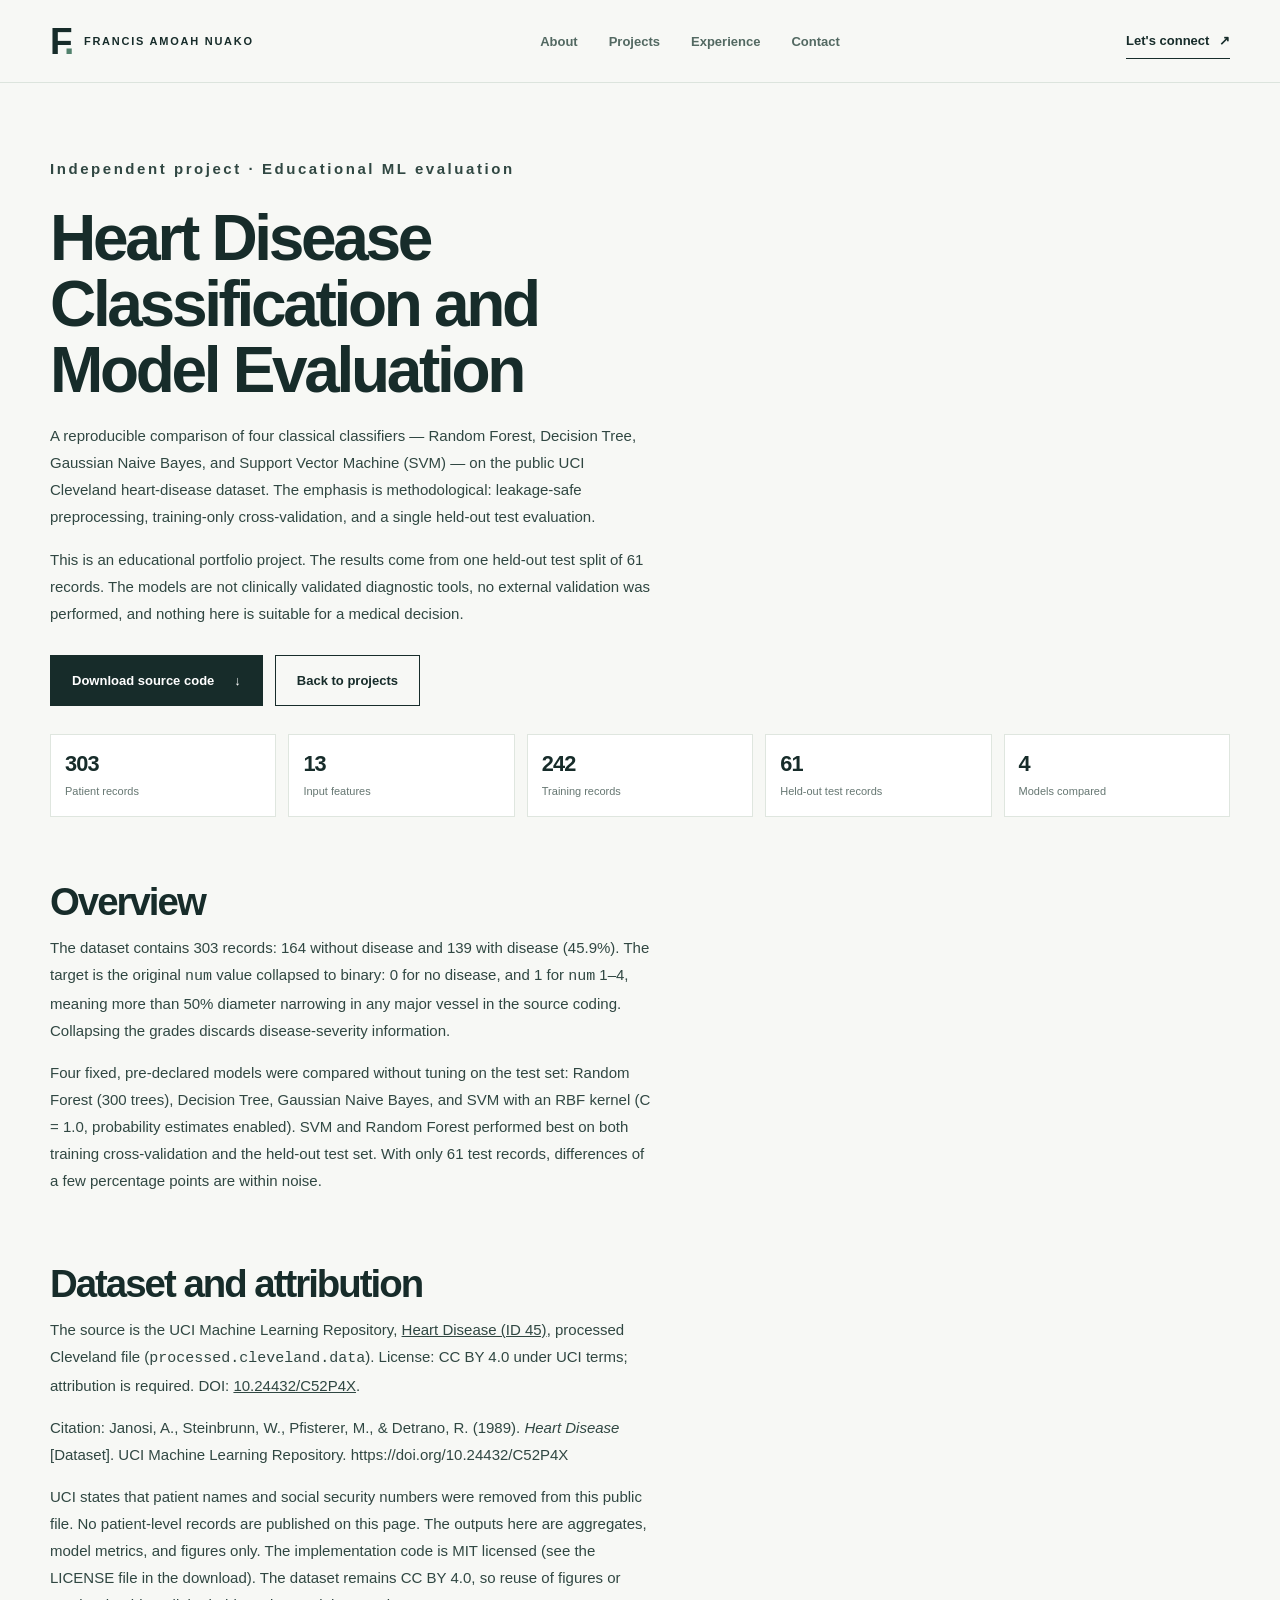
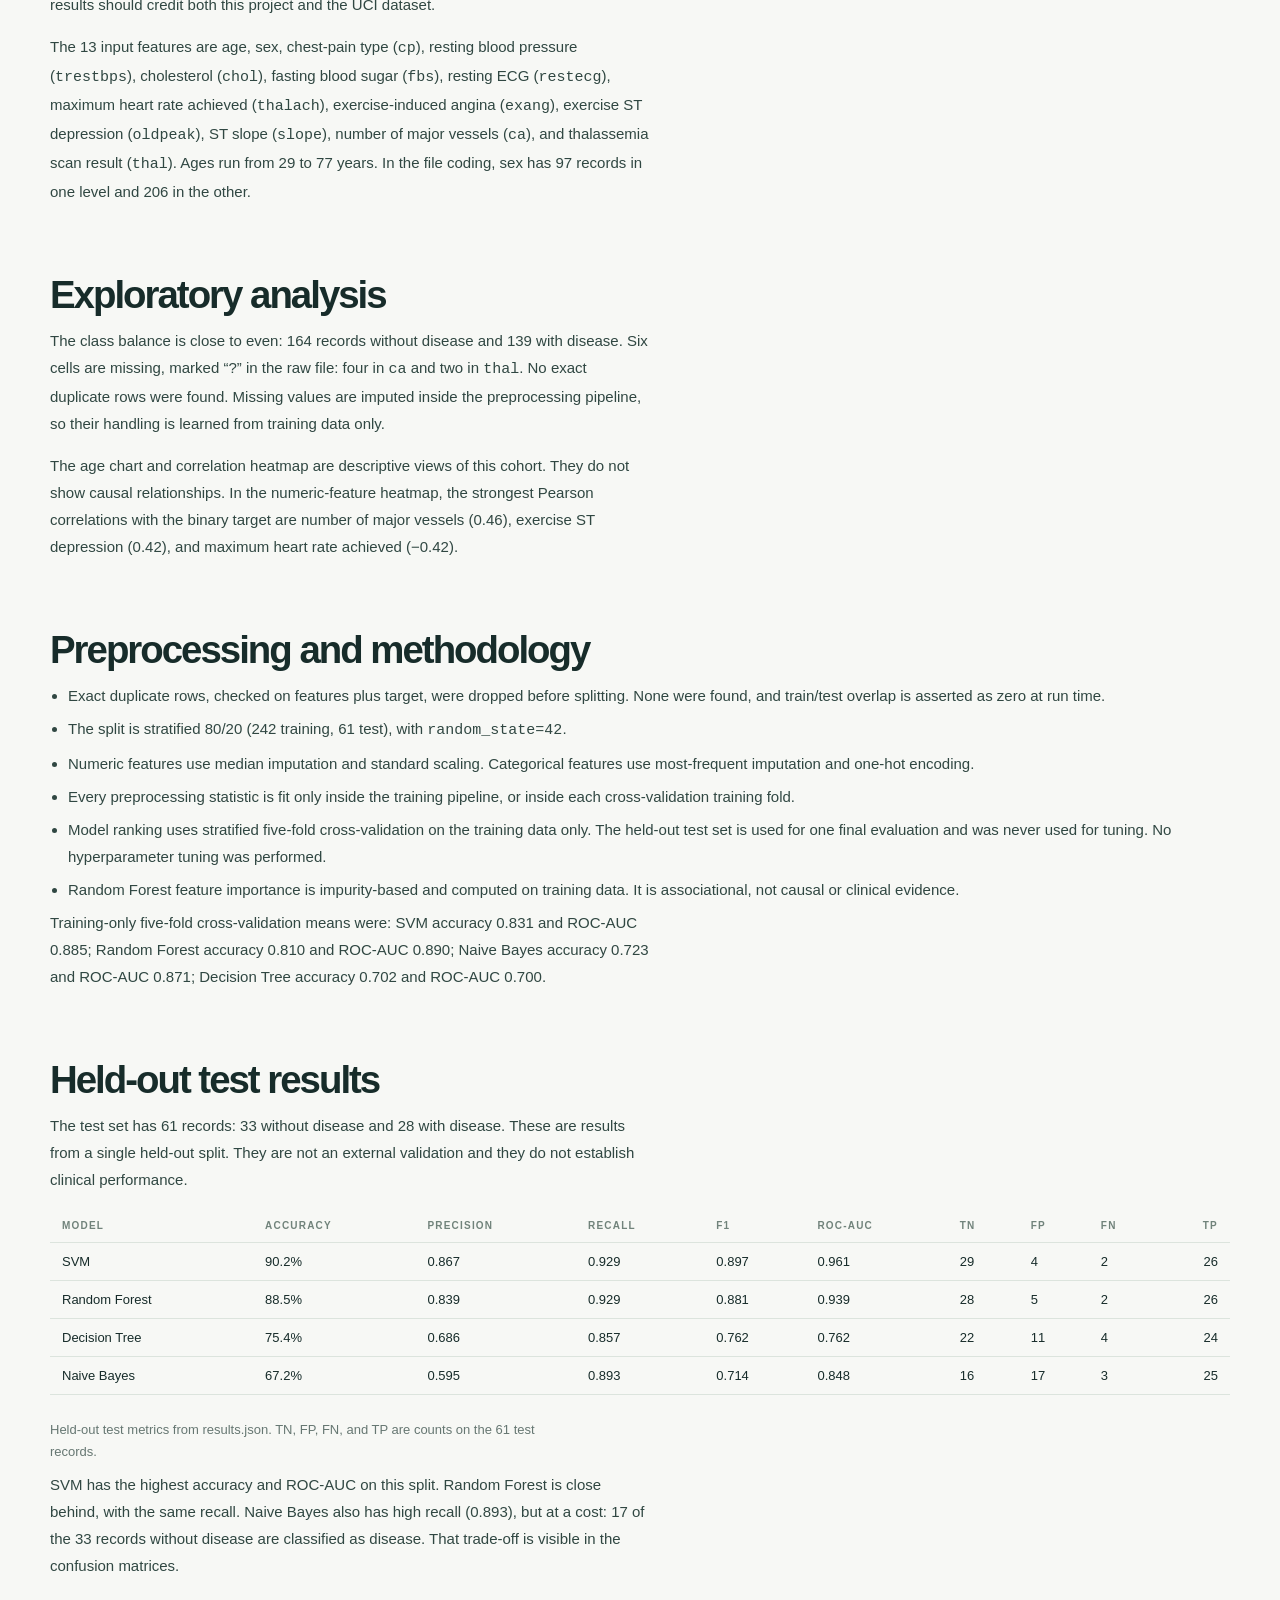
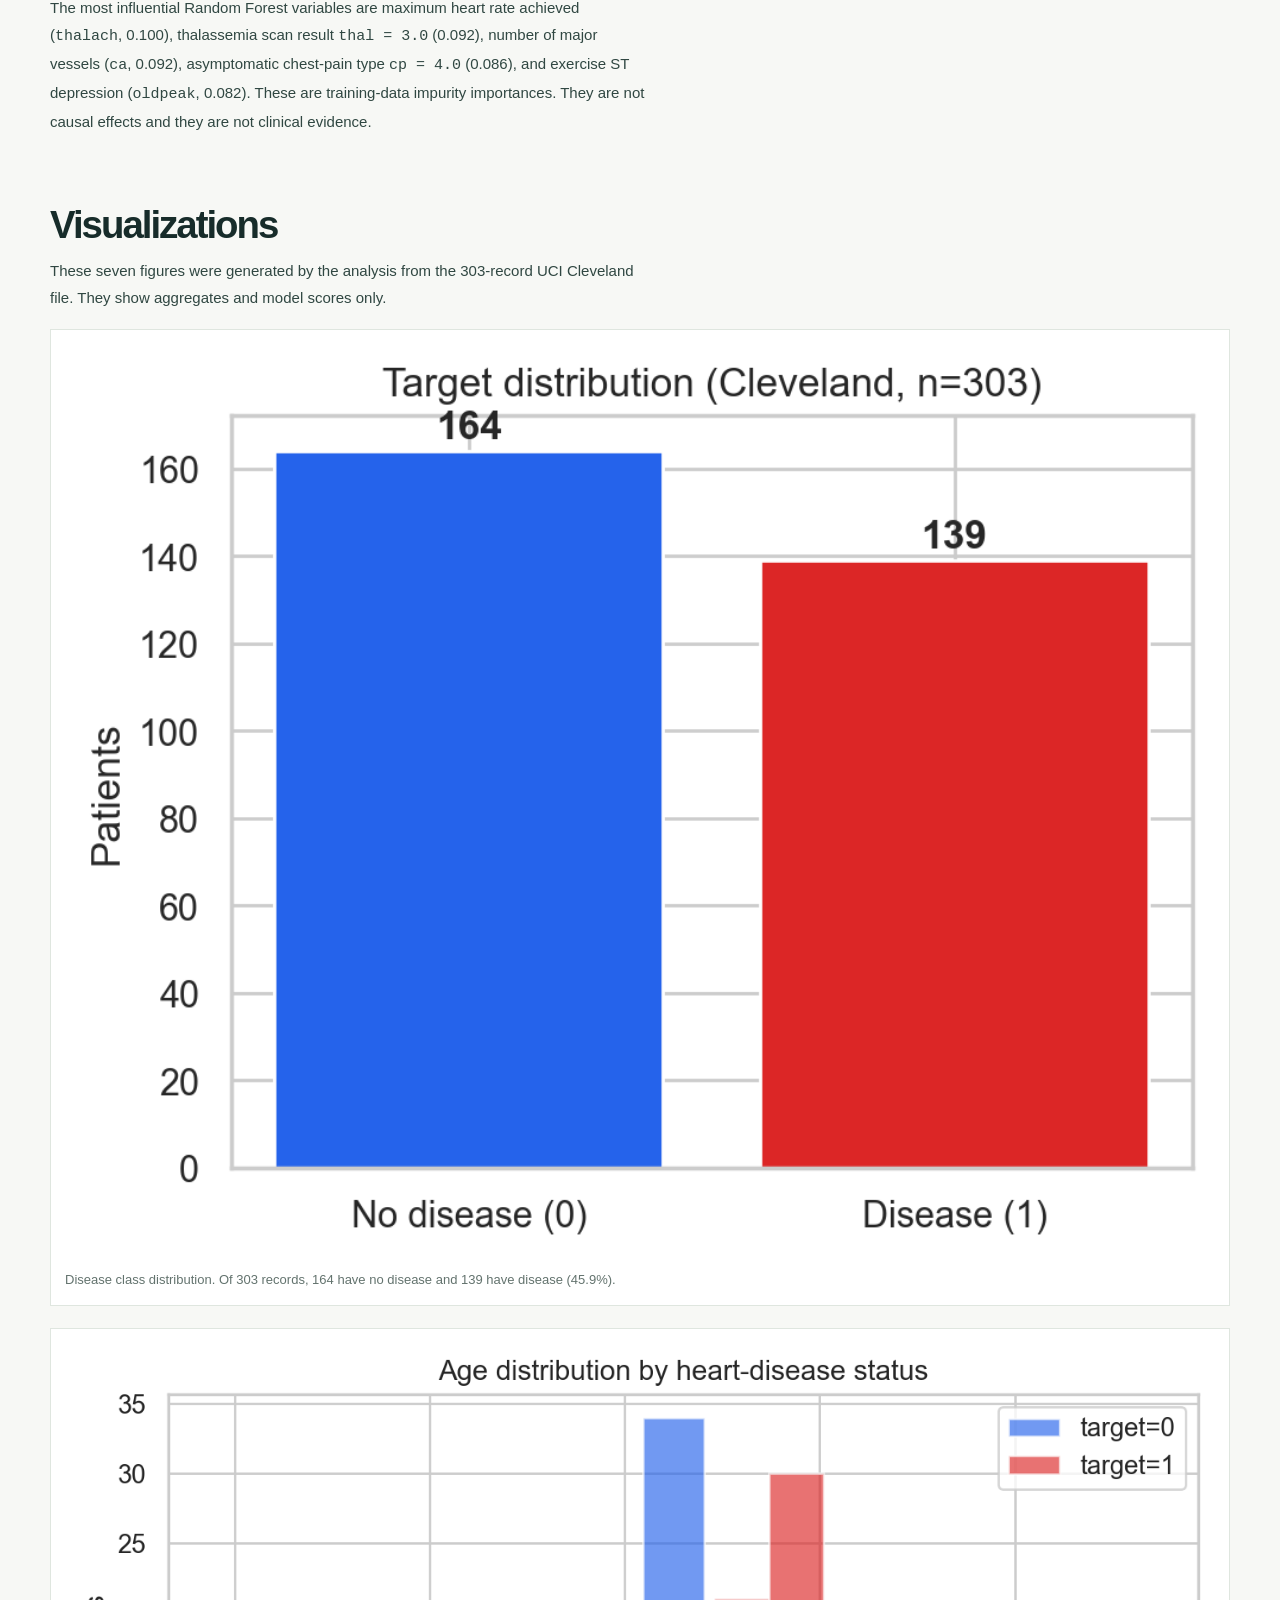
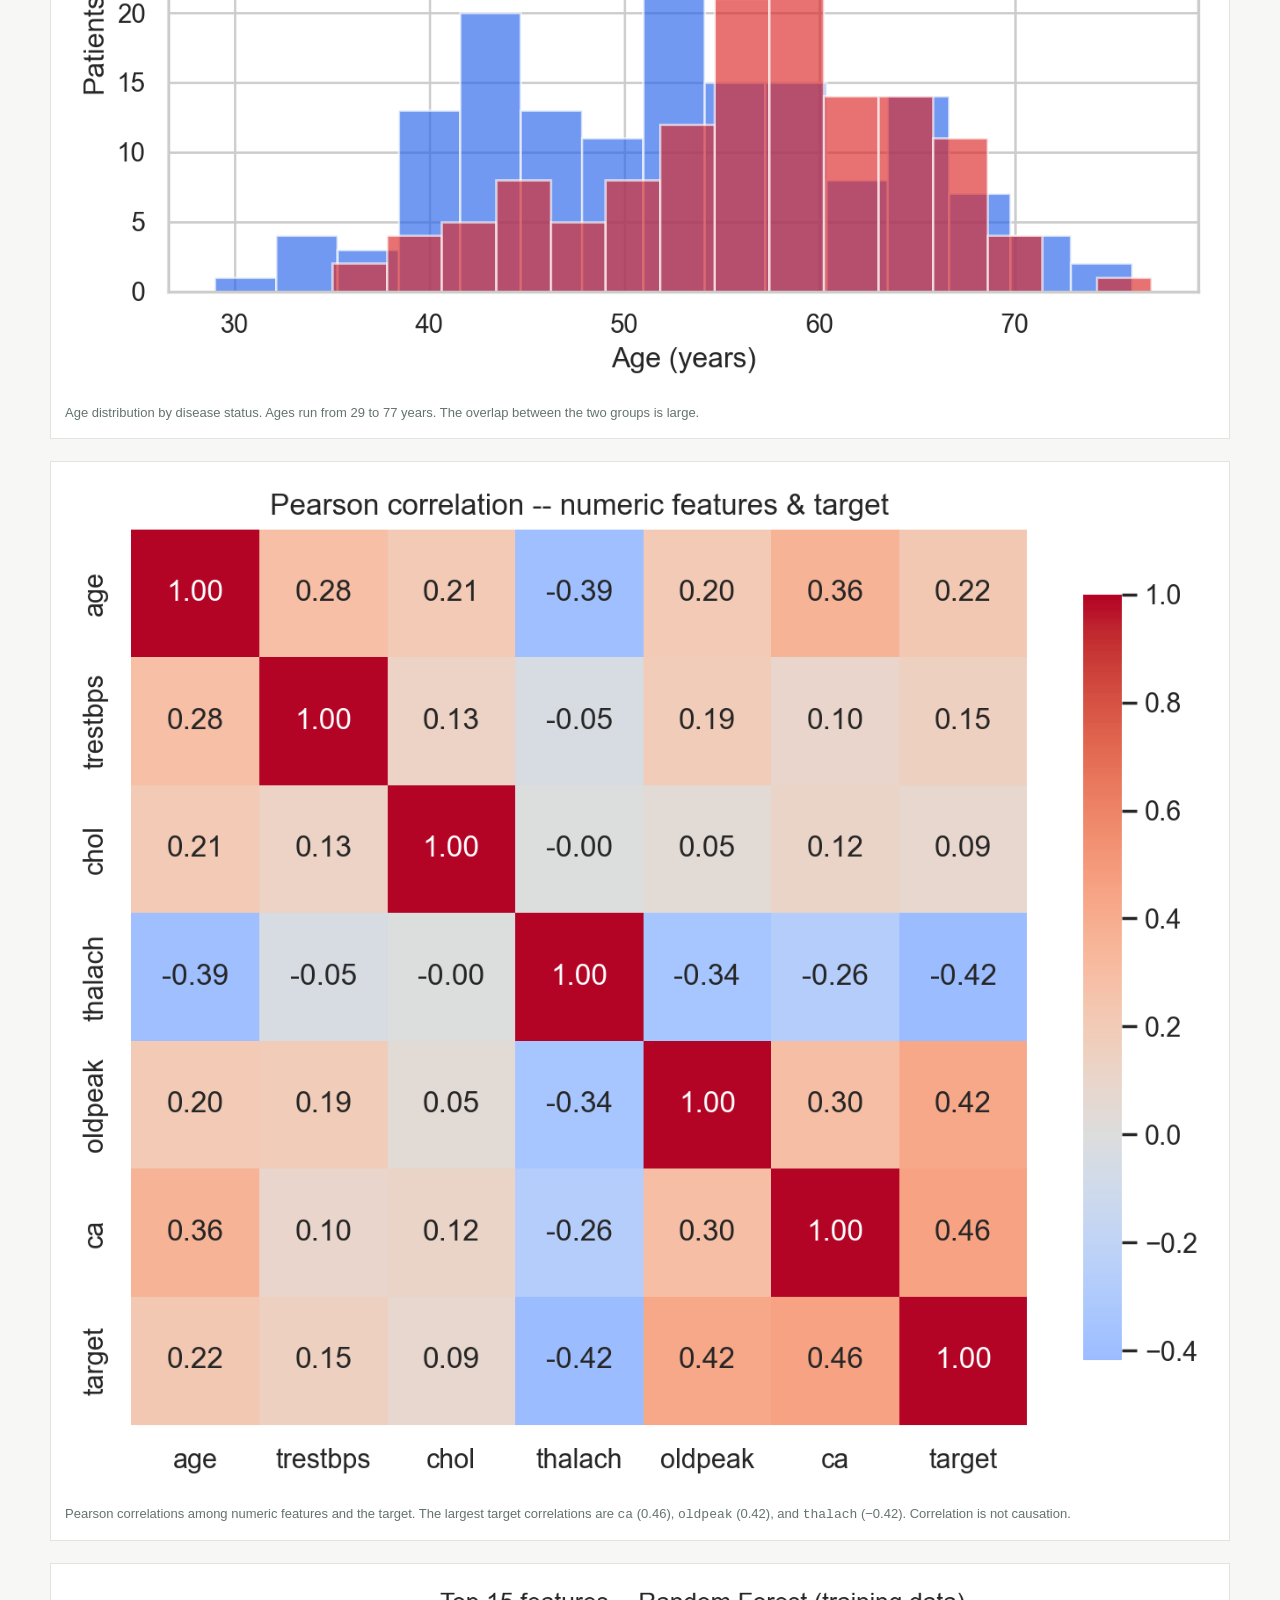
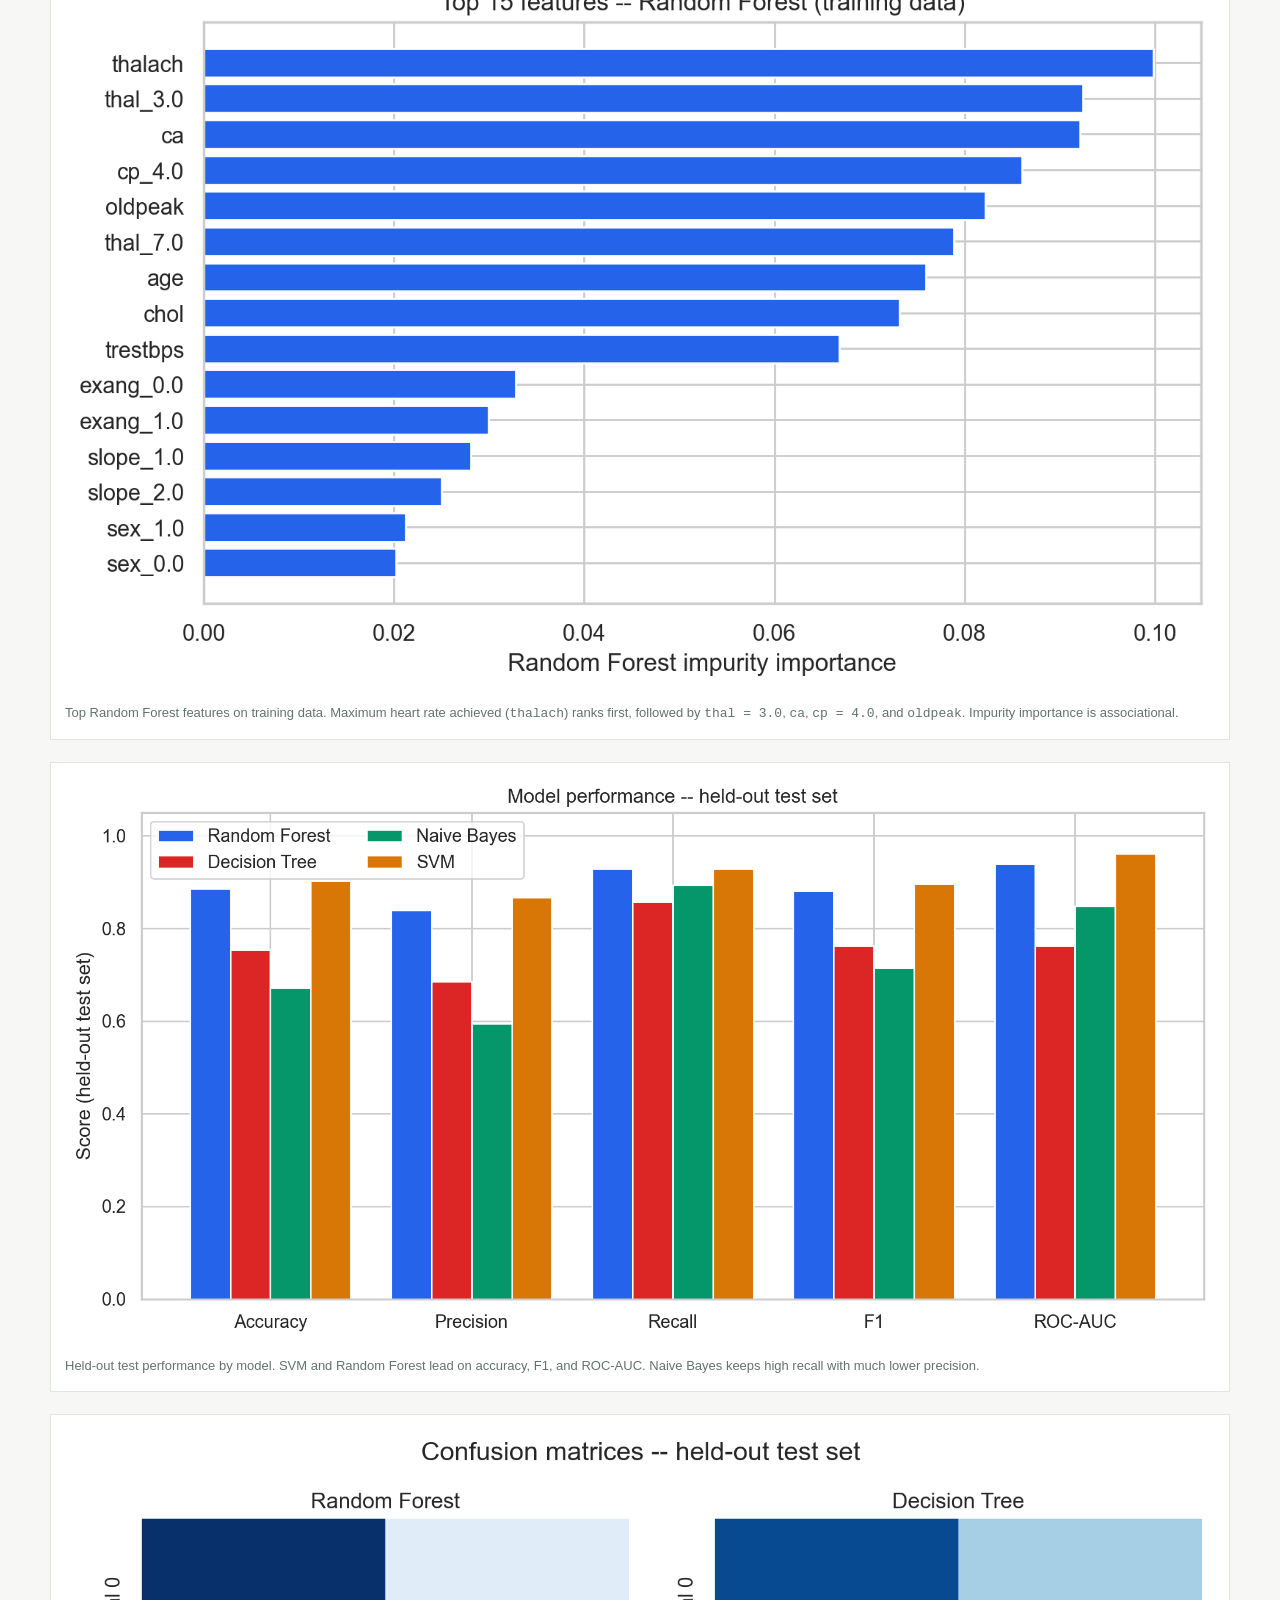
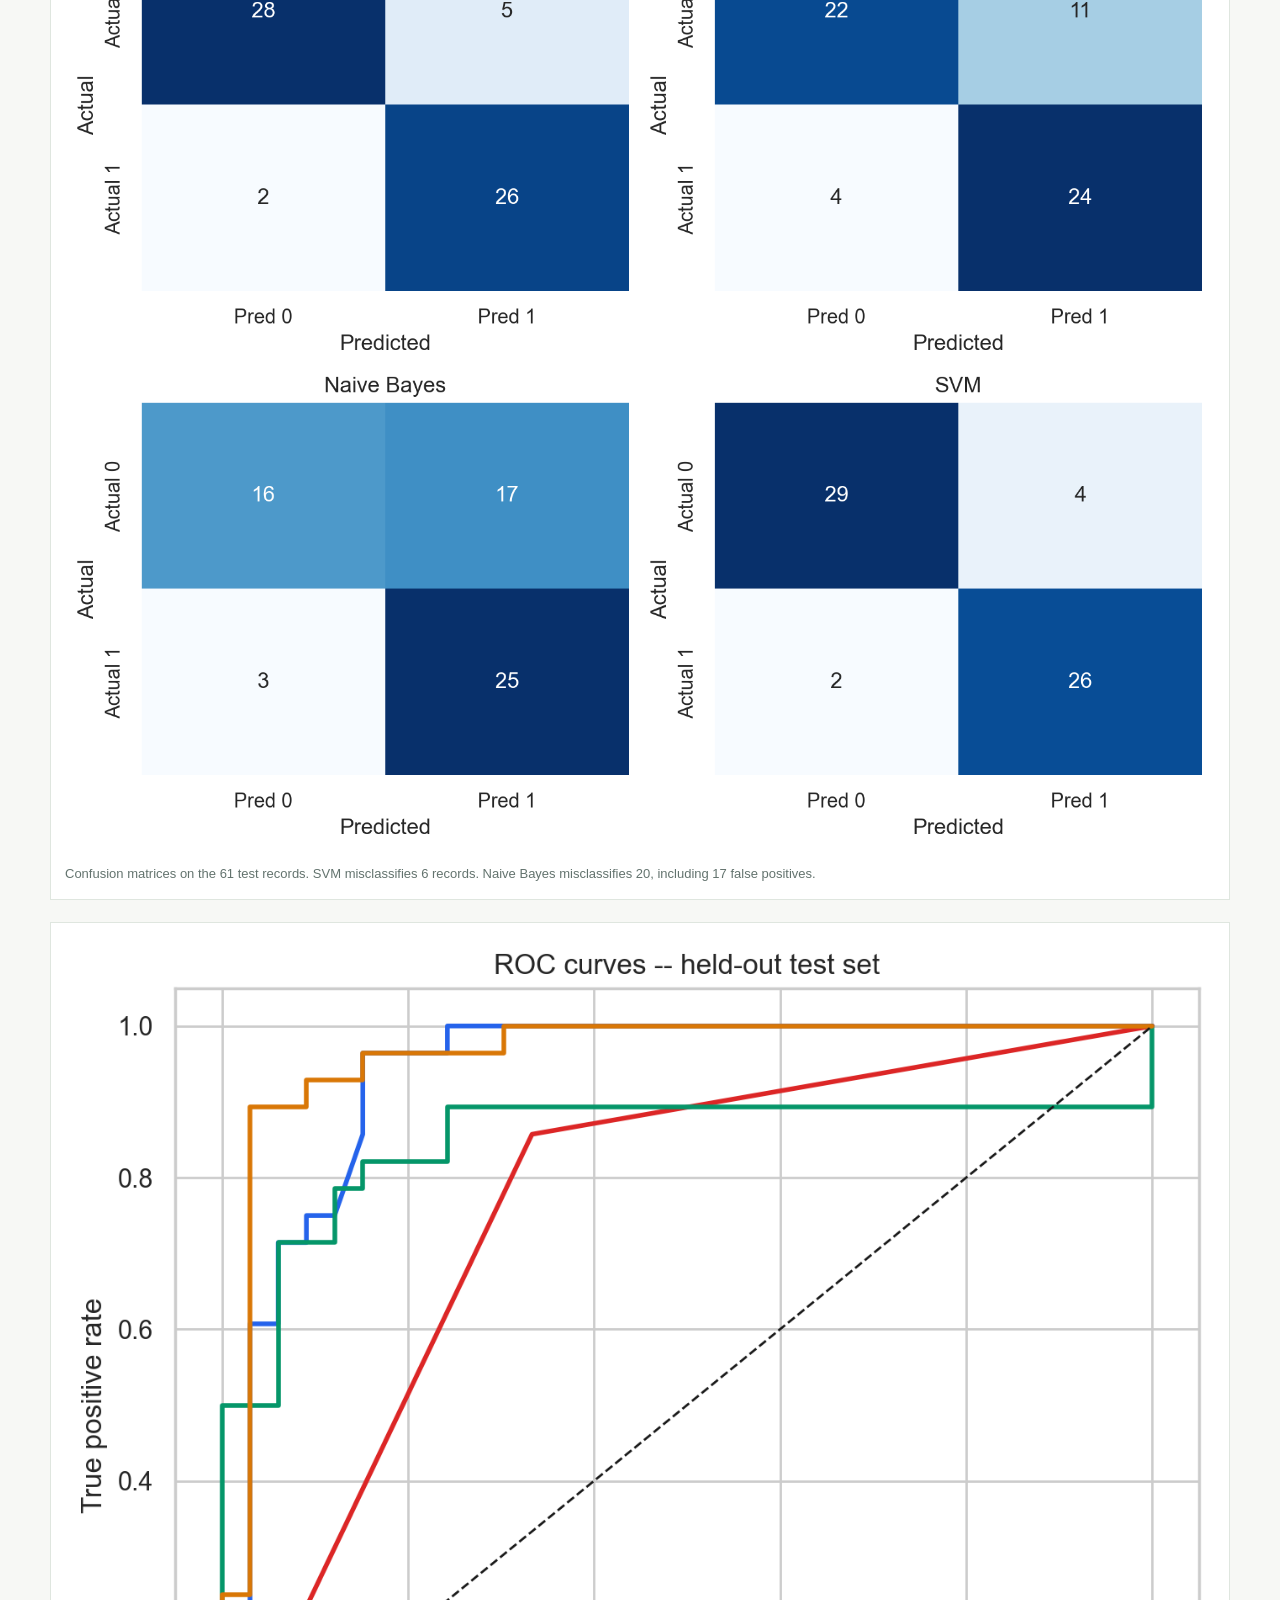
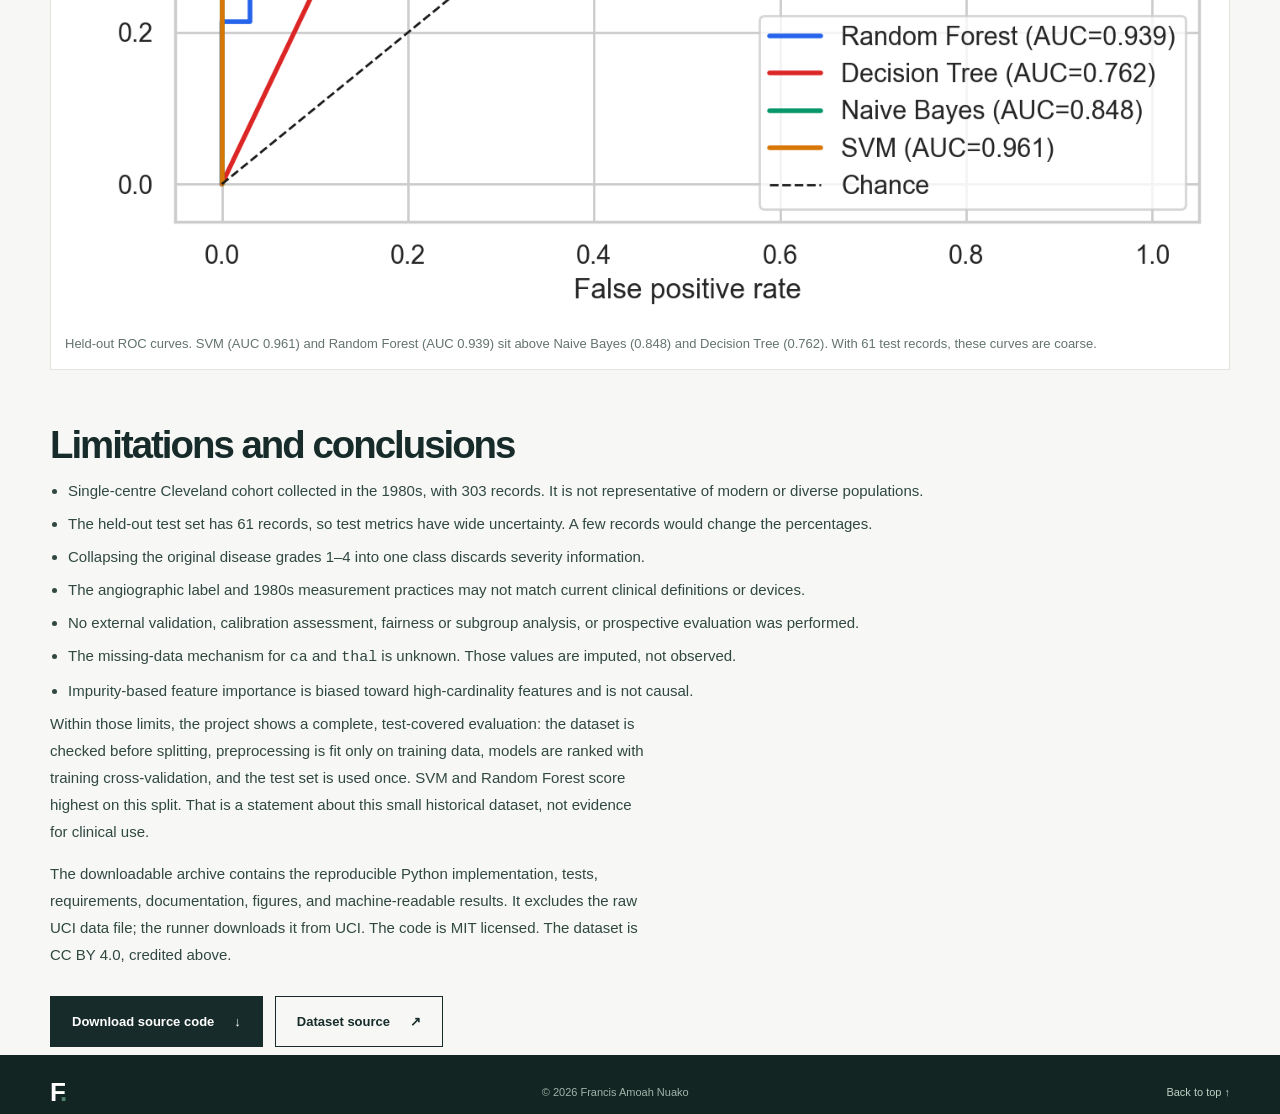
==== projects/heart-disease-classification/index.html @ 40d4c68c "project" ====
<!DOCTYPE html>
<html lang="en">
<head>
  <meta charset="UTF-8" />
  <meta name="viewport" content="width=device-width, initial-scale=1" />
  <meta name="theme-color" content="#f7f8f5" />
  <title>Heart Disease Classification and Model Evaluation | Francis Amoah Nuako</title>
  <meta name="description" content="Educational comparison of Random Forest, Decision Tree, Naive Bayes, and SVM on the UCI Cleveland heart-disease dataset (303 records, one held-out split). Not a clinically validated diagnostic tool." />
  <meta name="author" content="Francis Amoah Nuako" />
  <meta name="robots" content="index, follow" />
  <link rel="canonical" href="https://pcboss.me/projects/heart-disease-classification/" />
  <link rel="icon" type="image/svg+xml" href="/favicon.svg" />
  <link rel="stylesheet" href="/styles.css" />
  <meta property="og:type" content="article" />
  <meta property="og:site_name" content="Francis Amoah Nuako" />
  <meta property="og:title" content="Heart Disease Classification and Model Evaluation | Francis Amoah Nuako" />
  <meta property="og:description" content="Educational comparison of Random Forest, Decision Tree, Naive Bayes, and SVM on the UCI Cleveland heart-disease dataset (303 records, one held-out split). Not a clinically validated diagnostic tool." />
  <meta property="og:url" content="https://pcboss.me/projects/heart-disease-classification/" />
  <meta property="og:image" content="https://pcboss.me/projects/heart-disease-classification/figures/05_model_comparison.png" />
  <meta property="og:image:alt" content="Grouped bar chart comparing accuracy, precision, recall, F1, and ROC-AUC for Random Forest, Decision Tree, Naive Bayes, and SVM on the held-out test set." />
  <meta name="twitter:card" content="summary_large_image" />
  <meta name="twitter:title" content="Heart Disease Classification and Model Evaluation | Francis Amoah Nuako" />
  <meta name="twitter:description" content="Educational comparison of Random Forest, Decision Tree, Naive Bayes, and SVM on the UCI Cleveland heart-disease dataset (303 records, one held-out split). Not a clinically validated diagnostic tool." />
  <meta name="twitter:url" content="https://pcboss.me/projects/heart-disease-classification/" />
  <meta name="twitter:image" content="https://pcboss.me/projects/heart-disease-classification/figures/05_model_comparison.png" />
  <meta name="twitter:image:alt" content="Grouped bar chart comparing accuracy, precision, recall, F1, and ROC-AUC for Random Forest, Decision Tree, Naive Bayes, and SVM on the held-out test set." />
  <script type="application/ld+json">
  {
    "@context": "https://schema.org",
    "@type": "Article",
    "headline": "Heart Disease Classification and Model Evaluation",
    "description": "Educational comparison of four classical classifiers on the UCI Cleveland heart-disease dataset, with leakage-safe preprocessing and a single held-out test evaluation.",
    "url": "https://pcboss.me/projects/heart-disease-classification/",
    "author": {
      "@type": "Person",
      "name": "Francis Amoah Nuako",
      "url": "https://pcboss.me"
    },
    "isBasedOn": "https://archive.ics.uci.edu/dataset/45/heart+disease"
  }
  </script>
</head>
<body>
  <a class="skip-link" href="#main">Skip to content</a>
  <header class="site-header" id="top">
    <div class="shell nav-row">
      <a href="/" class="brand" aria-label="Francis Amoah Nuako — home"><span class="brand-mark">F<span>.</span></span><span class="brand-name">FRANCIS AMOAH NUAKO</span></a>
      <nav class="site-nav" aria-label="Main navigation" id="siteNav">
        <a href="/#about">About</a>
        <a href="/#work">Projects</a>
        <a href="/#experience">Experience</a>
        <a href="/#contact">Contact</a>
      </nav>
      <a class="nav-contact" href="mailto:francisnuako@gmail.com">Let's connect <span aria-hidden="true">↗</span></a>
      <button class="menu-toggle" id="menuToggle" type="button" aria-label="Open navigation" aria-controls="siteNav" aria-expanded="false"><span></span><span></span><span></span></button>
    </div>
  </header>

  <main id="main" class="case">
    <section class="section case-hero" aria-labelledby="project-title">
      <div class="shell">
        <p class="overline case-kicker">Independent project · Educational ML evaluation</p>
        <h1 id="project-title">Heart Disease Classification and Model Evaluation</h1>
        <p class="case-lead">A reproducible comparison of four classical classifiers — Random Forest, Decision Tree, Gaussian Naive Bayes, and Support Vector Machine (SVM) — on the public UCI Cleveland heart-disease dataset. The emphasis is methodological: leakage-safe preprocessing, training-only cross-validation, and a single held-out test evaluation.</p>
        <p class="case-note">This is an educational portfolio project. The results come from one held-out test split of 61 records. The models are not clinically validated diagnostic tools, no external validation was performed, and nothing here is suitable for a medical decision.</p>
        <div class="case-actions">
          <a class="btn btn-primary" href="/downloads/heart-disease-classification-source.zip">Download source code <span aria-hidden="true">↓</span></a>
          <a class="btn btn-outline" href="/#work">Back to projects</a>
        </div>
      </div>
    </section>

    <section class="shell" aria-label="Headline measurements">
      <div class="stat-grid">
        <div class="stat"><strong>303</strong><span>Patient records</span></div>
        <div class="stat"><strong>13</strong><span>Input features</span></div>
        <div class="stat"><strong>242</strong><span>Training records</span></div>
        <div class="stat"><strong>61</strong><span>Held-out test records</span></div>
        <div class="stat"><strong>4</strong><span>Models compared</span></div>
      </div>
    </section>

    <section class="section case-block" aria-labelledby="overview-heading">
      <div class="shell">
        <h2 id="overview-heading">Overview</h2>
        <p>The dataset contains 303 records: 164 without disease and 139 with disease (45.9%). The target is the original <code>num</code> value collapsed to binary: 0 for no disease, and 1 for <code>num</code> 1–4, meaning more than 50% diameter narrowing in any major vessel in the source coding. Collapsing the grades discards disease-severity information.</p>
        <p>Four fixed, pre-declared models were compared without tuning on the test set: Random Forest (300 trees), Decision Tree, Gaussian Naive Bayes, and SVM with an RBF kernel (C = 1.0, probability estimates enabled). SVM and Random Forest performed best on both training cross-validation and the held-out test set. With only 61 test records, differences of a few percentage points are within noise.</p>
      </div>
    </section>

    <section class="section case-block" aria-labelledby="source-heading">
      <div class="shell">
        <h2 id="source-heading">Dataset and attribution</h2>
        <p>The source is the UCI Machine Learning Repository, <a href="https://archive.ics.uci.edu/dataset/45/heart+disease" target="_blank" rel="noopener noreferrer">Heart Disease (ID 45)</a>, processed Cleveland file (<code>processed.cleveland.data</code>). License: CC BY 4.0 under UCI terms; attribution is required. DOI: <a href="https://doi.org/10.24432/C52P4X" target="_blank" rel="noopener noreferrer">10.24432/C52P4X</a>.</p>
        <p>Citation: Janosi, A., Steinbrunn, W., Pfisterer, M., &amp; Detrano, R. (1989). <em>Heart Disease</em> [Dataset]. UCI Machine Learning Repository. https://doi.org/10.24432/C52P4X</p>
        <p>UCI states that patient names and social security numbers were removed from this public file. No patient-level records are published on this page. The outputs here are aggregates, model metrics, and figures only. The implementation code is MIT licensed (see the LICENSE file in the download). The dataset remains CC BY 4.0, so reuse of figures or results should credit both this project and the UCI dataset.</p>
        <p>The 13 input features are age, sex, chest-pain type (<code>cp</code>), resting blood pressure (<code>trestbps</code>), cholesterol (<code>chol</code>), fasting blood sugar (<code>fbs</code>), resting ECG (<code>restecg</code>), maximum heart rate achieved (<code>thalach</code>), exercise-induced angina (<code>exang</code>), exercise ST depression (<code>oldpeak</code>), ST slope (<code>slope</code>), number of major vessels (<code>ca</code>), and thalassemia scan result (<code>thal</code>). Ages run from 29 to 77 years. In the file coding, sex has 97 records in one level and 206 in the other.</p>
      </div>
    </section>

    <section class="section case-block" aria-labelledby="eda-heading">
      <div class="shell">
        <h2 id="eda-heading">Exploratory analysis</h2>
        <p>The class balance is close to even: 164 records without disease and 139 with disease. Six cells are missing, marked “?” in the raw file: four in <code>ca</code> and two in <code>thal</code>. No exact duplicate rows were found. Missing values are imputed inside the preprocessing pipeline, so their handling is learned from training data only.</p>
        <p>The age chart and correlation heatmap are descriptive views of this cohort. They do not show causal relationships. In the numeric-feature heatmap, the strongest Pearson correlations with the binary target are number of major vessels (0.46), exercise ST depression (0.42), and maximum heart rate achieved (−0.42).</p>
      </div>
    </section>

    <section class="section case-block" aria-labelledby="method-heading">
      <div class="shell">
        <h2 id="method-heading">Preprocessing and methodology</h2>
        <ul>
          <li>Exact duplicate rows, checked on features plus target, were dropped before splitting. None were found, and train/test overlap is asserted as zero at run time.</li>
          <li>The split is stratified 80/20 (242 training, 61 test), with <code>random_state=42</code>.</li>
          <li>Numeric features use median imputation and standard scaling. Categorical features use most-frequent imputation and one-hot encoding.</li>
          <li>Every preprocessing statistic is fit only inside the training pipeline, or inside each cross-validation training fold.</li>
          <li>Model ranking uses stratified five-fold cross-validation on the training data only. The held-out test set is used for one final evaluation and was never used for tuning. No hyperparameter tuning was performed.</li>
          <li>Random Forest feature importance is impurity-based and computed on training data. It is associational, not causal or clinical evidence.</li>
        </ul>
        <p>Training-only five-fold cross-validation means were: SVM accuracy 0.831 and ROC-AUC 0.885; Random Forest accuracy 0.810 and ROC-AUC 0.890; Naive Bayes accuracy 0.723 and ROC-AUC 0.871; Decision Tree accuracy 0.702 and ROC-AUC 0.700.</p>
      </div>
    </section>

    <section class="section case-block" aria-labelledby="results-heading">
      <div class="shell">
        <h2 id="results-heading">Held-out test results</h2>
        <p>The test set has 61 records: 33 without disease and 28 with disease. These are results from a single held-out split. They are not an external validation and they do not establish clinical performance.</p>
        <div class="case-table-wrap">
          <table class="case-table">
            <caption class="case-note">Held-out test metrics from results.json. TN, FP, FN, and TP are counts on the 61 test records.</caption>
            <thead>
              <tr><th scope="col">Model</th><th scope="col">Accuracy</th><th scope="col">Precision</th><th scope="col">Recall</th><th scope="col">F1</th><th scope="col">ROC-AUC</th><th scope="col">TN</th><th scope="col">FP</th><th scope="col">FN</th><th scope="col">TP</th></tr>
            </thead>
            <tbody>
              <tr><td>SVM</td><td>90.2%</td><td>0.867</td><td>0.929</td><td>0.897</td><td>0.961</td><td>29</td><td>4</td><td>2</td><td>26</td></tr>
              <tr><td>Random Forest</td><td>88.5%</td><td>0.839</td><td>0.929</td><td>0.881</td><td>0.939</td><td>28</td><td>5</td><td>2</td><td>26</td></tr>
              <tr><td>Decision Tree</td><td>75.4%</td><td>0.686</td><td>0.857</td><td>0.762</td><td>0.762</td><td>22</td><td>11</td><td>4</td><td>24</td></tr>
              <tr><td>Naive Bayes</td><td>67.2%</td><td>0.595</td><td>0.893</td><td>0.714</td><td>0.848</td><td>16</td><td>17</td><td>3</td><td>25</td></tr>
            </tbody>
          </table>
        </div>
        <p>SVM has the highest accuracy and ROC-AUC on this split. Random Forest is close behind, with the same recall. Naive Bayes also has high recall (0.893), but at a cost: 17 of the 33 records without disease are classified as disease. That trade-off is visible in the confusion matrices.</p>
        <p>The most influential Random Forest variables are maximum heart rate achieved (<code>thalach</code>, 0.100), thalassemia scan result <code>thal = 3.0</code> (0.092), number of major vessels (<code>ca</code>, 0.092), asymptomatic chest-pain type <code>cp = 4.0</code> (0.086), and exercise ST depression (<code>oldpeak</code>, 0.082). These are training-data impurity importances. They are not causal effects and they are not clinical evidence.</p>
      </div>
    </section>

    <section class="section case-block" aria-labelledby="charts-heading">
      <div class="shell">
        <h2 id="charts-heading">Visualizations</h2>
        <p>These seven figures were generated by the analysis from the 303-record UCI Cleveland file. They show aggregates and model scores only.</p>
        <div class="figure-list">
          <figure>
            <img src="figures/01_target_distribution.png" width="968" height="768" alt="Bar chart of the binary target in the UCI Cleveland dataset. No disease has 164 patients. Disease has 139 patients, out of 303 records." />
            <figcaption>Disease class distribution. Of 303 records, 164 have no disease and 139 have disease (45.9%).</figcaption>
          </figure>
          <figure>
            <img src="figures/02_age_by_target.png" width="1369" height="770" alt="Overlapping histograms of age by heart-disease status. Ages run from 29 to 77. The disease group is more concentrated in the late fifties, while the no-disease group has more patients in the early fifties and forties." />
            <figcaption>Age distribution by disease status. Ages run from 29 to 77 years. The overlap between the two groups is large.</figcaption>
          </figure>
          <figure>
            <img src="figures/03_correlation_heatmap.png" width="1308" height="1155" alt="Pearson correlation heatmap for numeric features and the binary target. Number of major vessels and exercise ST depression are positively correlated with the target, while maximum heart rate achieved is negatively correlated." />
            <figcaption>Pearson correlations among numeric features and the target. The largest target correlations are <code>ca</code> (0.46), <code>oldpeak</code> (0.42), and <code>thalach</code> (−0.42). Correlation is not causation.</figcaption>
          </figure>
          <figure>
            <img src="figures/04_feature_importance.png" width="1567" height="969" alt="Horizontal bar chart of the top 15 Random Forest impurity importances from training data. Maximum heart rate achieved is highest, followed by thalassemia scan result, number of major vessels, asymptomatic chest-pain type, and exercise ST depression." />
            <figcaption>Top Random Forest features on training data. Maximum heart rate achieved (<code>thalach</code>) ranks first, followed by <code>thal = 3.0</code>, <code>ca</code>, <code>cp = 4.0</code>, and <code>oldpeak</code>. Impurity importance is associational.</figcaption>
          </figure>
          <figure>
            <img src="figures/05_model_comparison.png" width="1968" height="969" alt="Grouped bar chart of held-out test accuracy, precision, recall, F1, and ROC-AUC for Random Forest, Decision Tree, Naive Bayes, and SVM. SVM and Random Forest have the tallest bars in most groups." />
            <figcaption>Held-out test performance by model. SVM and Random Forest lead on accuracy, F1, and ROC-AUC. Naive Bayes keeps high recall with much lower precision.</figcaption>
          </figure>
          <figure>
            <img src="figures/06_confusion_matrices.png" width="1770" height="1573" alt="Four confusion-matrix heatmaps for the 61-record held-out test set. SVM has 29 true negatives, 4 false positives, 2 false negatives, and 26 true positives. Naive Bayes has 17 false positives, the most of the four models." />
            <figcaption>Confusion matrices on the 61 test records. SVM misclassifies 6 records. Naive Bayes misclassifies 20, including 17 false positives.</figcaption>
          </figure>
          <figure>
            <img src="figures/07_roc_curves.png" width="1368" height="1170" alt="Held-out ROC curves for the four models and a dashed chance line. SVM has AUC 0.961, Random Forest 0.939, Naive Bayes 0.848, and Decision Tree 0.762." />
            <figcaption>Held-out ROC curves. SVM (AUC 0.961) and Random Forest (AUC 0.939) sit above Naive Bayes (0.848) and Decision Tree (0.762). With 61 test records, these curves are coarse.</figcaption>
          </figure>
        </div>
      </div>
    </section>

    <section class="section case-block" aria-labelledby="limits-heading">
      <div class="shell">
        <h2 id="limits-heading">Limitations and conclusions</h2>
        <ul>
          <li>Single-centre Cleveland cohort collected in the 1980s, with 303 records. It is not representative of modern or diverse populations.</li>
          <li>The held-out test set has 61 records, so test metrics have wide uncertainty. A few records would change the percentages.</li>
          <li>Collapsing the original disease grades 1–4 into one class discards severity information.</li>
          <li>The angiographic label and 1980s measurement practices may not match current clinical definitions or devices.</li>
          <li>No external validation, calibration assessment, fairness or subgroup analysis, or prospective evaluation was performed.</li>
          <li>The missing-data mechanism for <code>ca</code> and <code>thal</code> is unknown. Those values are imputed, not observed.</li>
          <li>Impurity-based feature importance is biased toward high-cardinality features and is not causal.</li>
        </ul>
        <p>Within those limits, the project shows a complete, test-covered evaluation: the dataset is checked before splitting, preprocessing is fit only on training data, models are ranked with training cross-validation, and the test set is used once. SVM and Random Forest score highest on this split. That is a statement about this small historical dataset, not evidence for clinical use.</p>
        <p>The downloadable archive contains the reproducible Python implementation, tests, requirements, documentation, figures, and machine-readable results. It excludes the raw UCI data file; the runner downloads it from UCI. The code is MIT licensed. The dataset is CC BY 4.0, credited above.</p>
        <div class="case-actions">
          <a class="btn btn-primary" href="/downloads/heart-disease-classification-source.zip">Download source code <span aria-hidden="true">↓</span></a>
          <a class="btn btn-outline" href="https://archive.ics.uci.edu/dataset/45/heart+disease" target="_blank" rel="noopener noreferrer">Dataset source <span aria-hidden="true">↗</span></a>
        </div>
      </div>
    </section>
  </main>

  <footer class="site-footer">
    <div class="shell footer-row">
      <a class="footer-brand" href="/">F<span>.</span></a>
      <span>© <span id="year">2026</span> Francis Amoah Nuako</span>
      <a href="#top">Back to top ↑</a>
    </div>
  </footer>
  <script src="/script.js" defer></script>
</body>
</html>
---- styles.css ----
:root{--ink:#172c2a;--ink-2:#304742;--sub:#667772;--paper:#f7f8f5;--white:#fff;--mute:#edf1ec;--line:#dce4dd;--green:#246450;--mint:#c9e5d6;--warm:#eef0e9;--max:1180px}
*{box-sizing:border-box}html{scroll-behavior:smooth}body{margin:0;background:var(--paper);color:var(--ink);font-family:Inter,ui-sans-serif,-apple-system,BlinkMacSystemFont,"Segoe UI",sans-serif;-webkit-font-smoothing:antialiased}a{color:inherit}a:focus-visible,button:focus-visible{outline:3px solid #85bfa2;outline-offset:4px}::selection{background:var(--mint);color:var(--ink)}.shell{width:min(calc(100% - 80px),var(--max));margin-inline:auto}.section{padding:110px 0;scroll-margin-top:90px}.skip-link{position:absolute;top:-100px;left:16px;background:#fff;padding:12px;z-index:100}.skip-link:focus{top:15px}h1,h2,h3,p{margin-top:0}h1,h2{letter-spacing:-.052em}h1{font-size:clamp(3.4rem,6.2vw,6.4rem);line-height:1.03;font-weight:600;margin:24px 0 28px}h2{font-size:clamp(2.7rem,4.4vw,4.35rem);font-weight:600;line-height:1.07;margin:12px 0 28px}h1 em,h2 em{font-weight:400;font-family:Georgia,"Times New Roman",serif;letter-spacing:-.07em;color:var(--green)}.site-header{position:sticky;top:0;z-index:50;background:rgba(247,248,245,.96);border-bottom:1px solid var(--line);backdrop-filter:blur(16px)}.nav-row{height:82px;display:flex;align-items:center;justify-content:space-between;gap:26px}.brand{text-decoration:none;display:flex;align-items:center;gap:14px;white-space:nowrap}.brand-mark,.footer-brand{font-size:37px;line-height:1;font-weight:800;letter-spacing:-.12em}.brand-mark span,.footer-brand span{color:#52826d}.brand-name{font-size:11px;letter-spacing:.16em;font-weight:800}.site-nav{display:flex;align-items:center;gap:31px}.site-nav a,.nav-contact{font-size:13px;font-weight:650;text-decoration:none}.site-nav a{color:#536962}.site-nav a:hover,.nav-contact:hover{color:var(--green)}.nav-contact{border-bottom:1px solid var(--ink);padding:10px 0;white-space:nowrap}.nav-contact span{padding-left:6px}.menu-toggle{display:none;border:0;background:none;padding:12px;cursor:pointer}.menu-toggle span{display:block;height:2px;width:22px;background:var(--ink);margin:4px}.hero{padding:94px 0 100px}.hero-grid{display:grid;grid-template-columns:1.17fr .83fr;gap:52px;align-items:center;min-height:558px}.eyebrow,.overline{font-size:11px;font-weight:800;letter-spacing:.17em;color:var(--green)}.eyebrow{display:inline-flex;align-items:center;gap:10px}.signal-dot,.small-circle{display:inline-block;background:#4e9d77;border-radius:50%}.signal-dot{width:7px;height:7px;box-shadow:0 0 0 5px #dcefe4}.hero-subtitle{font-size:17px;line-height:1.85;color:#4c645d;max-width:595px;margin-bottom:36px}.hero-subtitle strong{color:var(--ink);font-weight:700}.hero-actions{display:flex;gap:12px;flex-wrap:wrap}.btn{display:inline-flex;align-items:center;justify-content:center;gap:20px;padding:17px 21px;border:1px solid var(--ink);text-decoration:none;font-size:13px;font-weight:750;transition:transform .2s,background .2s}.btn:hover{transform:translateY(-2px)}.btn-primary{background:var(--ink);color:#fff}.btn-primary:hover{background:var(--green)}.btn-outline{background:transparent}.btn-outline:hover{background:#e6eee7}.hero-mini{display:flex;gap:28px;flex-wrap:wrap;font-size:11px;letter-spacing:.03em;color:#798a84;margin-top:41px}.small-circle{height:6px;width:6px;margin-right:7px}.hero-visual{background:#e8eee7;position:relative;min-height:525px;border:1px solid #d6e0d7;overflow:hidden;padding:28px;display:flex;flex-direction:column;justify-content:space-between;isolation:isolate}.hero-visual:before{content:"";position:absolute;inset:0;background:linear-gradient(150deg,transparent 15%,#c9e1d7 110%);z-index:-2}.hero-visual:after{content:"";position:absolute;inset:0;background-image:linear-gradient(#48786613 1px,transparent 1px),linear-gradient(90deg,#48786613 1px,transparent 1px);background-size:28px 28px;z-index:-1}.visual-topline,.visual-bottom{display:flex;justify-content:space-between;color:#608373;font-size:10px;letter-spacing:.12em;font-weight:750}.visual-code{color:#356e58}.visual-bottom{align-items:center}.visual-bottom span:last-child{font-size:25px}.visual-orbit{position:absolute;border-radius:50%;border:1px solid #71a88e55;left:50%;top:47%;transform:translate(-50%,-50%);z-index:-1}.orbit-one{width:420px;height:420px}.orbit-two{width:590px;height:590px}.pipeline{display:flex;flex-direction:column;align-items:center;justify-content:center;margin:12px auto;width:100%;max-width:300px}.pipe-card{border:1px solid #bbcdc0;background:#ffffffd8;box-shadow:0 10px 38px #3b604617;width:100%;padding:16px 20px;display:flex;flex-direction:column;gap:5px}.pipe-index{font-size:9px;font-weight:800;letter-spacing:.13em;color:#759288}.pipe-card strong{font-size:24px;letter-spacing:-.04em;font-weight:750}.pipe-card>span:last-child{font-size:11px;color:#65766e}.pipe-card.emphasis{background:var(--ink);color:white;border-color:var(--ink);transform:translateX(18px)}.pipe-card.emphasis .pipe-index,.pipe-card.emphasis>span:last-child{color:#b0cfc0}.pipe-connector{height:23px;width:1px;background:#97b2a2;position:relative}.pipe-connector span{position:absolute;height:5px;width:5px;border-right:1px solid #97b2a2;border-bottom:1px solid #97b2a2;transform:rotate(45deg);bottom:2px;left:-2px}.quick-facts{background:var(--ink);color:#e9f1e9;padding:29px 0}.facts-row{display:flex;align-items:center;justify-content:space-between;gap:15px;white-space:nowrap;font-size:11px;letter-spacing:.13em;font-weight:750}.facts-sep{color:#80a693;font-size:16px}.split-section{display:grid;grid-template-columns:.85fr 1.15fr;gap:80px}.about-body{padding-top:25px}.about-body>p,.beyond-grid>div:last-child>p{font-size:17px;line-height:1.9;color:var(--ink-2);margin-bottom:22px}.education-list{margin-top:37px;border-top:1px solid var(--line)}.edu-row{display:flex;gap:34px;padding:21px 0;border-bottom:1px solid var(--line);align-items:start}.edu-year{min-width:72px;font-size:13px;font-weight:700;color:var(--green)}.edu-year small{display:block;font-size:10px;font-weight:500;margin-top:5px}.edu-row div{display:flex;flex-direction:column;gap:7px}.edu-row div strong{font-size:14px}.edu-row div span{font-size:12px;color:var(--sub)}.section-muted{background:#edf1eb}.section-heading-row{display:flex;justify-content:space-between;align-items:end;gap:60px;margin-bottom:42px}.section-heading-row h2{margin-bottom:0}.section-side-note{color:var(--sub);max-width:310px;font-size:14px;line-height:1.8}.section-side-note a{color:var(--green);font-weight:700;text-underline-offset:3px}.project-grid{display:grid;grid-template-columns:repeat(2,minmax(0,1fr));gap:22px;align-items:stretch}.project-card{background:#fff;border:1px solid #dfe6df;padding:26px 26px 22px;display:flex;flex-direction:column;min-width:0;transition:transform .2s,box-shadow .2s,border-color .2s}.project-card>*{min-width:0}.project-card:hover,.project-card:focus-within{transform:translateY(-3px);border-color:#b7cfc0;box-shadow:0 16px 36px #18352a14}.project-card.featured{box-shadow:inset 0 3px 0 var(--green)}.project-card.featured:hover,.project-card.featured:focus-within{box-shadow:inset 0 3px 0 var(--green),0 16px 36px #18352a14}.project-header{display:flex;align-items:center;justify-content:space-between;gap:12px;font-size:10px;letter-spacing:.12em;font-weight:800;color:#71837b;margin-bottom:18px;text-transform:uppercase}.project-number{min-width:0}.project-symbol{font-size:20px;color:var(--green);font-weight:400;flex:none;transition:transform .2s}.project-card:hover .project-symbol,.project-card:focus-within .project-symbol{transform:translate(2px,-2px)}.project-art{height:163px;background:#e6eee6;margin-bottom:21px;position:relative;overflow:hidden}.project-art .art-label{position:absolute;bottom:13px;left:17px;font-size:9px;letter-spacing:.16em;color:#537565;font-weight:800}.forecast-art{background:linear-gradient(130deg,#e1ebe2,#cddfce)}.bar-chart{display:flex;align-items:end;gap:12px;position:absolute;bottom:0;left:10%;width:82%;height:155px;opacity:.75}.bar-chart i{background:linear-gradient(#43856b,#86b09a);width:9%;border-radius:3px 3px 0 0}.reco-art{background:#e4ecec}.reco-dot{position:absolute;background:#568e86;border:8px solid #fff;border-radius:50%;box-shadow:0 3px 13px #345b4b20;z-index:2}.dot-a{height:68px;width:68px;top:32px;left:15%}.dot-b{height:47px;width:47px;top:73px;left:48%}.dot-c{height:63px;width:63px;top:16px;right:14%}.dot-d{height:26px;width:26px;top:114px;right:25%;border-width:5px}.reco-line{position:absolute;height:1px;background:#8bb2a4;transform-origin:left center;z-index:1}.line-a{top:83px;left:22%;width:170px;transform:rotate(10deg)}.line-b{top:56px;left:58%;width:130px;transform:rotate(-24deg)}.line-c{top:107px;left:55%;width:116px;transform:rotate(17deg)}.iot-art{background:linear-gradient(145deg,#e9ede1,#cfdfd2)}.iot-sensor{position:absolute;left:42%;top:25px;border:2px solid #517868;border-radius:7px;width:86px;height:108px;display:flex;justify-content:center;align-items:center;background:#eef5ec;color:#2a5a44;font-size:25px;font-weight:800;box-shadow:0 7px 16px #335a461c}.sensor-light{position:absolute;top:9px;right:9px;width:7px;height:7px;background:#4aa67a;border-radius:50%}.iot-wave{border-radius:50%;border:2px solid #7cac90;position:absolute;left:calc(42% + 43px);top:75px;transform:translate(-50%,-50%)}.w1{height:154px;width:154px}.w2{height:240px;width:240px;opacity:.55}.w3{height:326px;width:326px;opacity:.25}.systems-art{background:#e1e9eb}.system-box{position:absolute;border:1px solid #89a7ae;color:#466d75;background:#f8faf9;display:grid;place-items:center;font-size:12px;letter-spacing:.12em;font-weight:700}.main-box{height:81px;width:140px;left:calc(50% - 70px);top:34px;border-color:#487f78;background:#376d62;color:#fff}.top-box{height:50px;width:66px;left:15%;top:48px}.bottom-box{height:50px;width:66px;right:15%;top:48px}.systems-art:before,.systems-art:after{content:"";position:absolute;height:1px;background:#8bada5;top:73px}.systems-art:before{left:29%;width:25%}.systems-art:after{right:28%;width:26%}.project-card h3{font-size:23px;line-height:1.22;font-weight:700;letter-spacing:-.035em;margin:0 0 12px}.project-card h3{overflow-wrap:break-word}.project-card>p{font-size:13px;line-height:1.82;color:#63736e;margin:0 0 20px}.tag-list{display:flex;gap:6px;flex-wrap:wrap;margin-bottom:18px}.tag-list span{border:1px solid #e1e7e2;padding:7px 9px;font-size:10px;color:#4e6a5d}.project-link,.project-footnote{margin-top:auto}.project-link{font-size:12px;text-decoration:none;color:var(--green);font-weight:750;display:flex;justify-content:space-between;align-items:center;gap:12px;min-height:44px;padding-top:14px;border-top:1px solid var(--line)}.project-link:hover{text-decoration:underline}.project-footnote{border-top:1px solid var(--line);padding-top:16px;font-size:11px;color:#7a8c84;font-weight:650}.work-note{margin:26px 0 0;max-width:62ch;font-size:12px;line-height:1.7;color:#8a9990}.side-text{font-size:14px;line-height:1.8;color:var(--sub);max-width:300px}.timeline{border-top:1px solid var(--line)}.timeline-item{padding:27px 0;border-bottom:1px solid var(--line)}.timeline-meta{display:flex;justify-content:space-between;color:var(--green);text-transform:uppercase;letter-spacing:.12em;font-size:10px;font-weight:800}.timeline-item h3{font-size:24px;letter-spacing:-.03em;margin:12px 0 5px}.timeline-org{font-size:13px;font-weight:700;color:#506960;margin:0 0 10px}.timeline-item>p:last-child{font-size:13px;color:var(--sub);line-height:1.8;max-width:540px;margin:0}.skills-stack{padding-top:19px}.skill-row{padding:21px 0;border-bottom:1px solid #d4ded4}.skill-row:first-child{border-top:1px solid #d4ded4}.skill-row h3{font-size:14px;margin-bottom:8px}.skill-row p{font-size:13px;line-height:1.8;color:var(--sub);margin:0}.beyond-grid{display:grid;grid-template-columns:1fr 1fr;gap:70px}.beyond-links{display:flex;gap:26px;flex-wrap:wrap;margin-top:28px}.beyond-links a{font-size:13px;font-weight:700;color:var(--green);text-decoration:none;border-bottom:1px solid #9dbdad;padding-bottom:7px}.beyond-links a:hover{color:var(--ink)}.beyond-note{font-size:11px;line-height:1.8;color:#8c9a92;margin-top:28px}.beyond-note strong{color:var(--ink)}.contact{background:var(--ink);color:#fff;padding:100px 0 105px;text-align:center;scroll-margin-top:80px}.contact .overline{color:#92c3a8}.contact h2{font-size:clamp(2.9rem,5vw,5.25rem);margin:15px 0 19px}.contact h2 em{color:#a9d3ba}.contact-inner>p:not(.overline){font-size:15px;line-height:1.7;color:#b7c9bd;max-width:475px;margin:0 auto 34px}.contact-email{font-size:clamp(1.1rem,2.9vw,2rem);font-weight:550;text-underline-offset:7px;text-decoration-thickness:1px}.contact-email span{font-size:.7em;margin-left:7px}.contact-social{display:flex;flex-wrap:wrap;align-items:center;justify-content:center;gap:4px 28px;list-style:none;margin:48px 0 0;padding:0}.contact-social a{color:#b9d0c0;text-decoration:none;font-size:12px;letter-spacing:.03em;display:inline-flex;align-items:center;justify-content:center;min-height:44px;padding:0 2px;white-space:nowrap}.contact-social a:hover,.contact-social a:focus-visible{color:#fff}.site-footer{background:#132522;color:#a1b3a9}.footer-row{display:flex;align-items:center;justify-content:space-between;padding:24px 0;font-size:11px}.footer-brand{color:#fff;text-decoration:none;font-size:26px}.footer-row>a:last-child{color:#c1d1c6;text-decoration:none}
@media(max-width:1020px){.brand-name{display:none}.hero-grid{gap:30px}.hero-visual{min-height:490px}.site-nav{gap:20px}.split-section{gap:45px}.facts-row{font-size:9px;letter-spacing:.08em}.project-grid{gap:16px}.project-card{padding:22px 22px 18px}.project-card h3{font-size:21px}}
@media(max-width:760px){.shell{width:min(calc(100% - 36px),var(--max))}.section{padding:70px 0}.nav-row{height:68px}.brand-name{display:inline;font-size:10px}.nav-contact{display:none}.site-nav{display:none;position:absolute;top:68px;left:0;right:0;background:var(--paper);border-bottom:1px solid var(--line);padding:20px 18px 25px;box-shadow:0 14px 20px #18382a13}.site-nav.is-open{display:flex;flex-direction:column;align-items:stretch;gap:0}.site-nav a{padding:13px 7px;border-bottom:1px solid var(--line)}.menu-toggle{display:block}.hero{padding:67px 0}.hero-grid{grid-template-columns:1fr;gap:48px;min-height:auto}.hero h1{font-size:clamp(3rem,10vw,5rem)}.hero-subtitle{font-size:15px}.hero-mini{margin-top:26px}.hero-visual{min-height:430px}.facts-row{justify-content:center;flex-wrap:wrap;row-gap:14px;font-size:10px}.facts-sep{font-size:11px}.split-section,.beyond-grid{grid-template-columns:1fr;gap:20px}.about-body{padding:0}.section-heading-row{display:block}.section-side-note{margin-top:20px;max-width:540px}.project-grid{grid-template-columns:minmax(0,1fr)}.project-art{height:160px}.research .side-text{max-width:500px}.skills-stack{padding-top:4px}.contact{padding:77px 0}.footer-row{gap:10px;flex-wrap:wrap}.contact-social{margin-top:35px;column-gap:18px}}
@media(max-width:380px){.brand-name{font-size:9px}.brand-mark{font-size:32px}.hero-actions .btn{width:100%}.hero-mini{gap:12px}.edu-row{gap:17px}}
@media(hover:none){.project-card:hover{transform:none;border-color:#dfe6df;box-shadow:none}.project-card.featured:hover{box-shadow:inset 0 3px 0 var(--green)}.project-card:hover .project-symbol{transform:none}}
@media(prefers-reduced-motion:reduce){html{scroll-behavior:auto}*,*:before,*:after{transition-duration:.001ms!important;animation-duration:.001ms!important}}
.case-hero{padding:72px 0 28px}.case h1{font-size:clamp(2.5rem,5vw,4.15rem);max-width:16ch;margin-bottom:18px}.case-kicker{margin-bottom:14px}.case-lead{max-width:68ch;font-size:17px;line-height:1.85;color:#4c645d}.case-note{max-width:68ch;margin-top:16px;font-size:13px;line-height:1.7;color:var(--sub)}.case-actions{display:flex;flex-wrap:wrap;gap:12px;margin-top:28px}.stat-grid{display:grid;grid-template-columns:repeat(5,minmax(0,1fr));gap:12px;padding-bottom:18px}.stat{background:#fff;border:1px solid #dfe6df;padding:16px 14px;min-width:0}.stat strong{display:block;font-size:clamp(1.05rem,1.7vw,1.45rem);letter-spacing:-.04em;line-height:1.15}.stat span{display:block;margin-top:8px;font-size:11px;line-height:1.45;color:var(--sub)}.case-block{padding:34px 0 8px}.case h2{font-size:clamp(1.85rem,3vw,2.55rem);margin-bottom:12px}.case h3{font-size:18px;letter-spacing:-.03em;margin:26px 0 8px}.case p,.case li{font-size:15px;line-height:1.8;color:var(--ink-2)}.case p{max-width:72ch}.case ul{margin:8px 0 0;padding-left:18px}.case li{margin:6px 0}.case-table-wrap{overflow-x:auto;margin:16px 0 8px}.case-table{width:100%;border-collapse:collapse;font-size:13px}.case-table caption{caption-side:bottom;padding-top:8px;text-align:left;white-space:normal}.case-table th,.case-table td{padding:11px 12px;border-bottom:1px solid var(--line);text-align:left;white-space:nowrap}.case-table th{font-size:10px;letter-spacing:.12em;text-transform:uppercase;color:#71837b;font-weight:800}.case-table td:last-child,.case-table th:last-child{text-align:right}.figure-list{display:grid;gap:22px;margin-top:18px}.figure-list figure{margin:0;background:#fff;border:1px solid #dfe6df;padding:14px}.figure-list img{display:block;width:100%;height:auto}.figure-list figcaption{margin-top:12px;font-size:13px;line-height:1.7;color:#63736e}
@media(max-width:980px){.stat-grid{grid-template-columns:1fr 1fr}}
@media(max-width:560px){.stat-grid{grid-template-columns:1fr}.case-hero{padding-top:48px}.case-actions .btn{width:100%}}
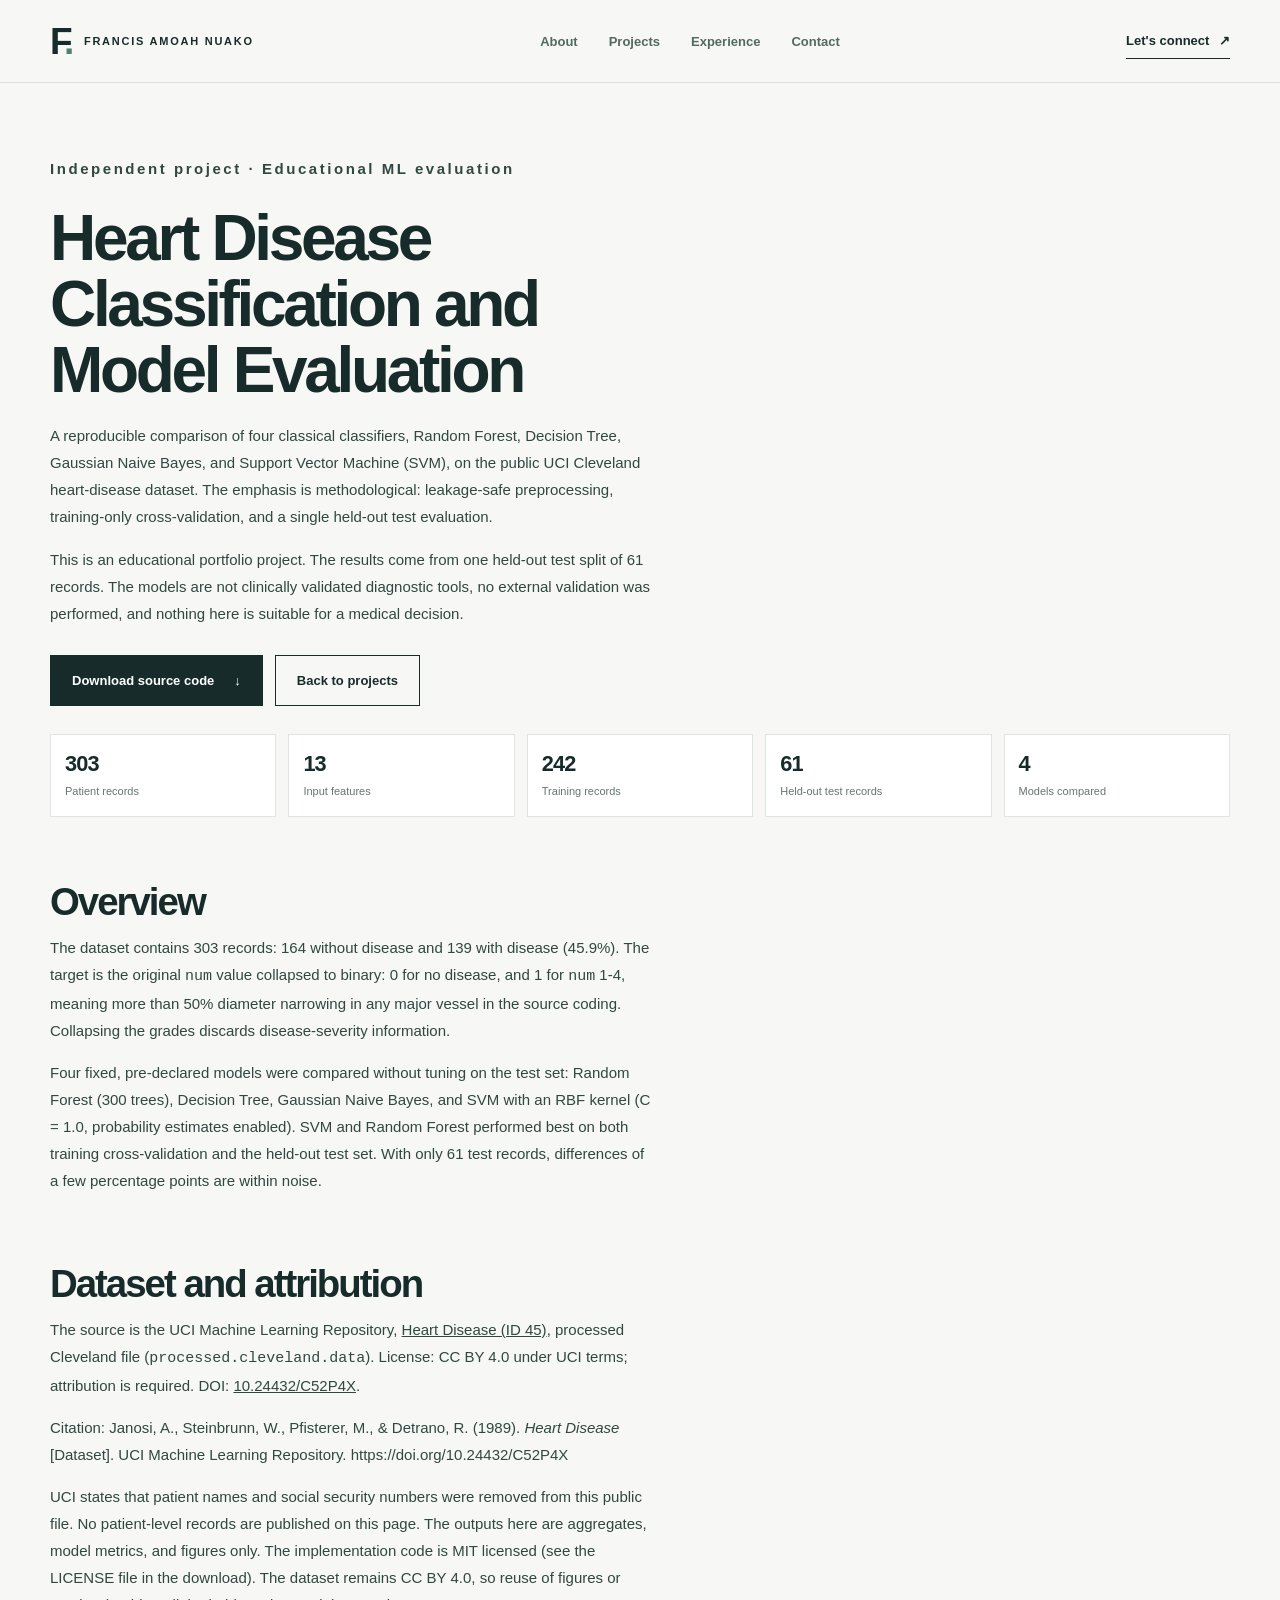
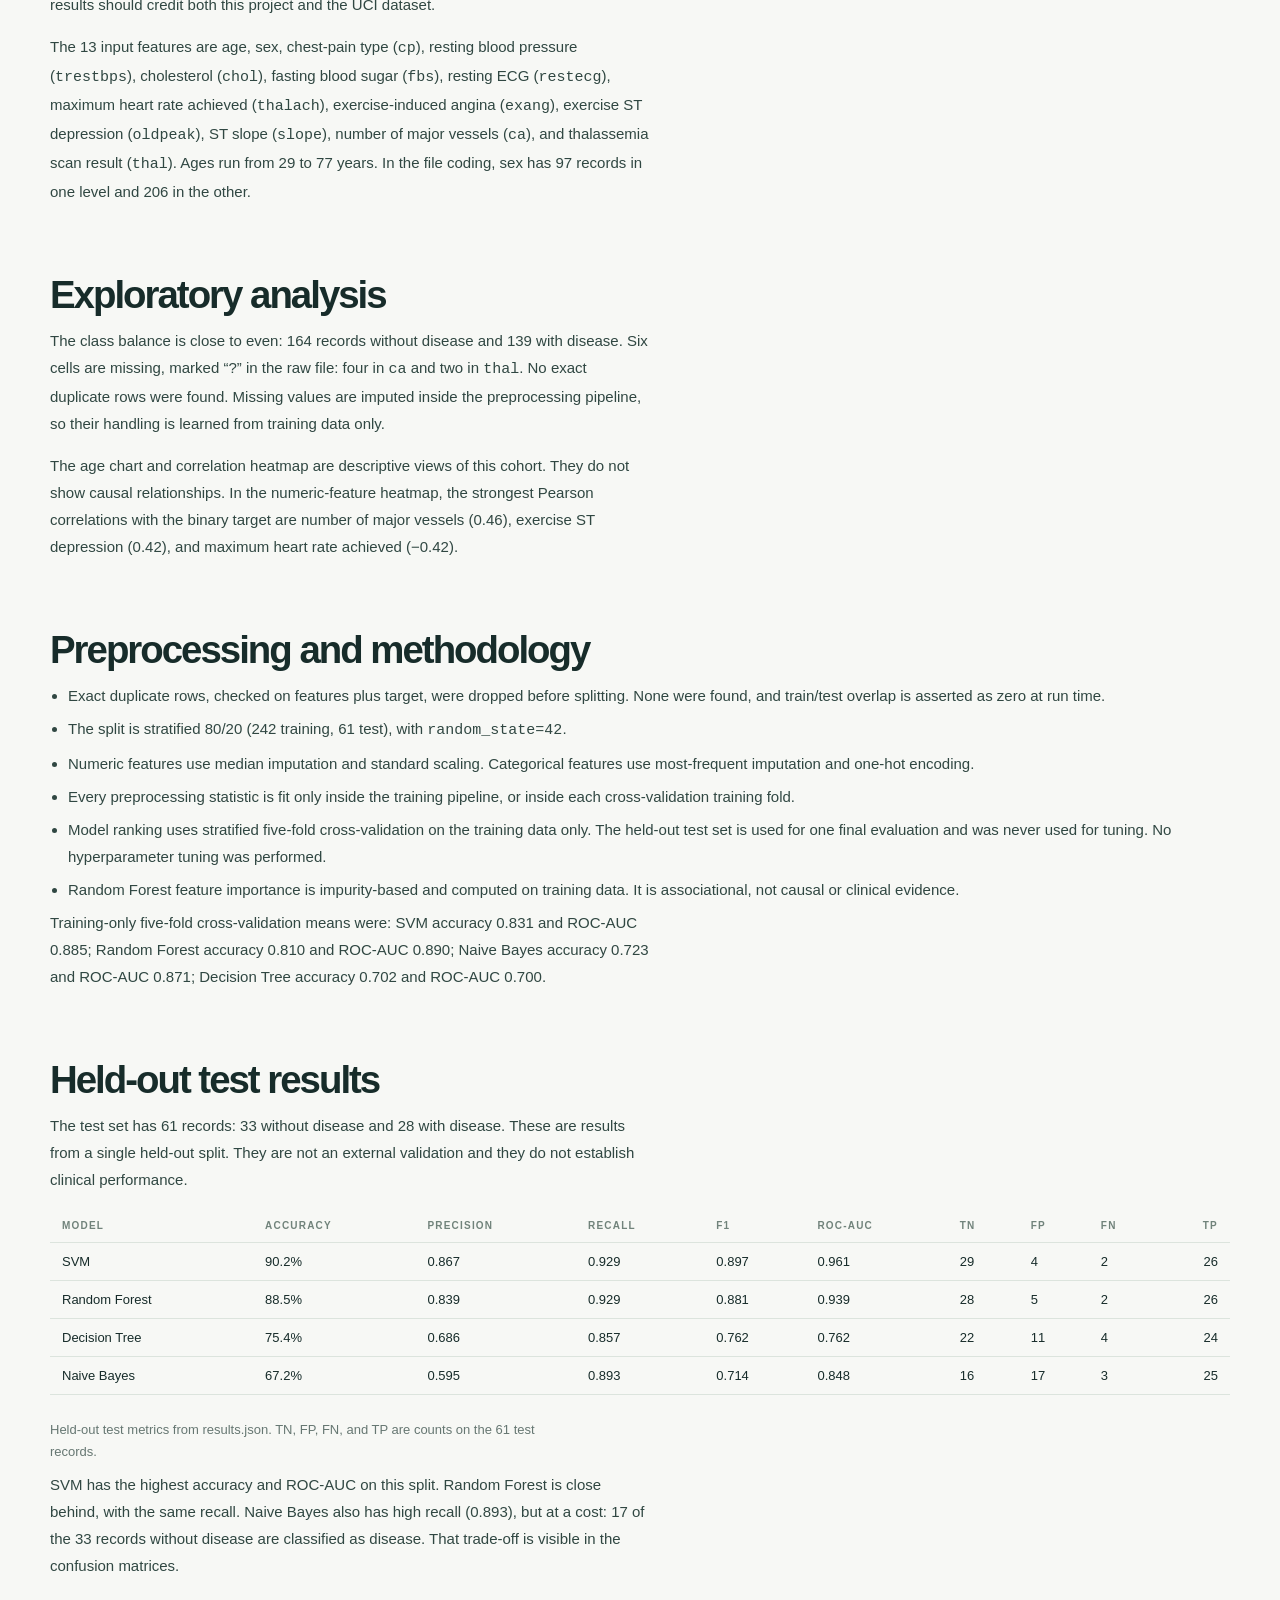
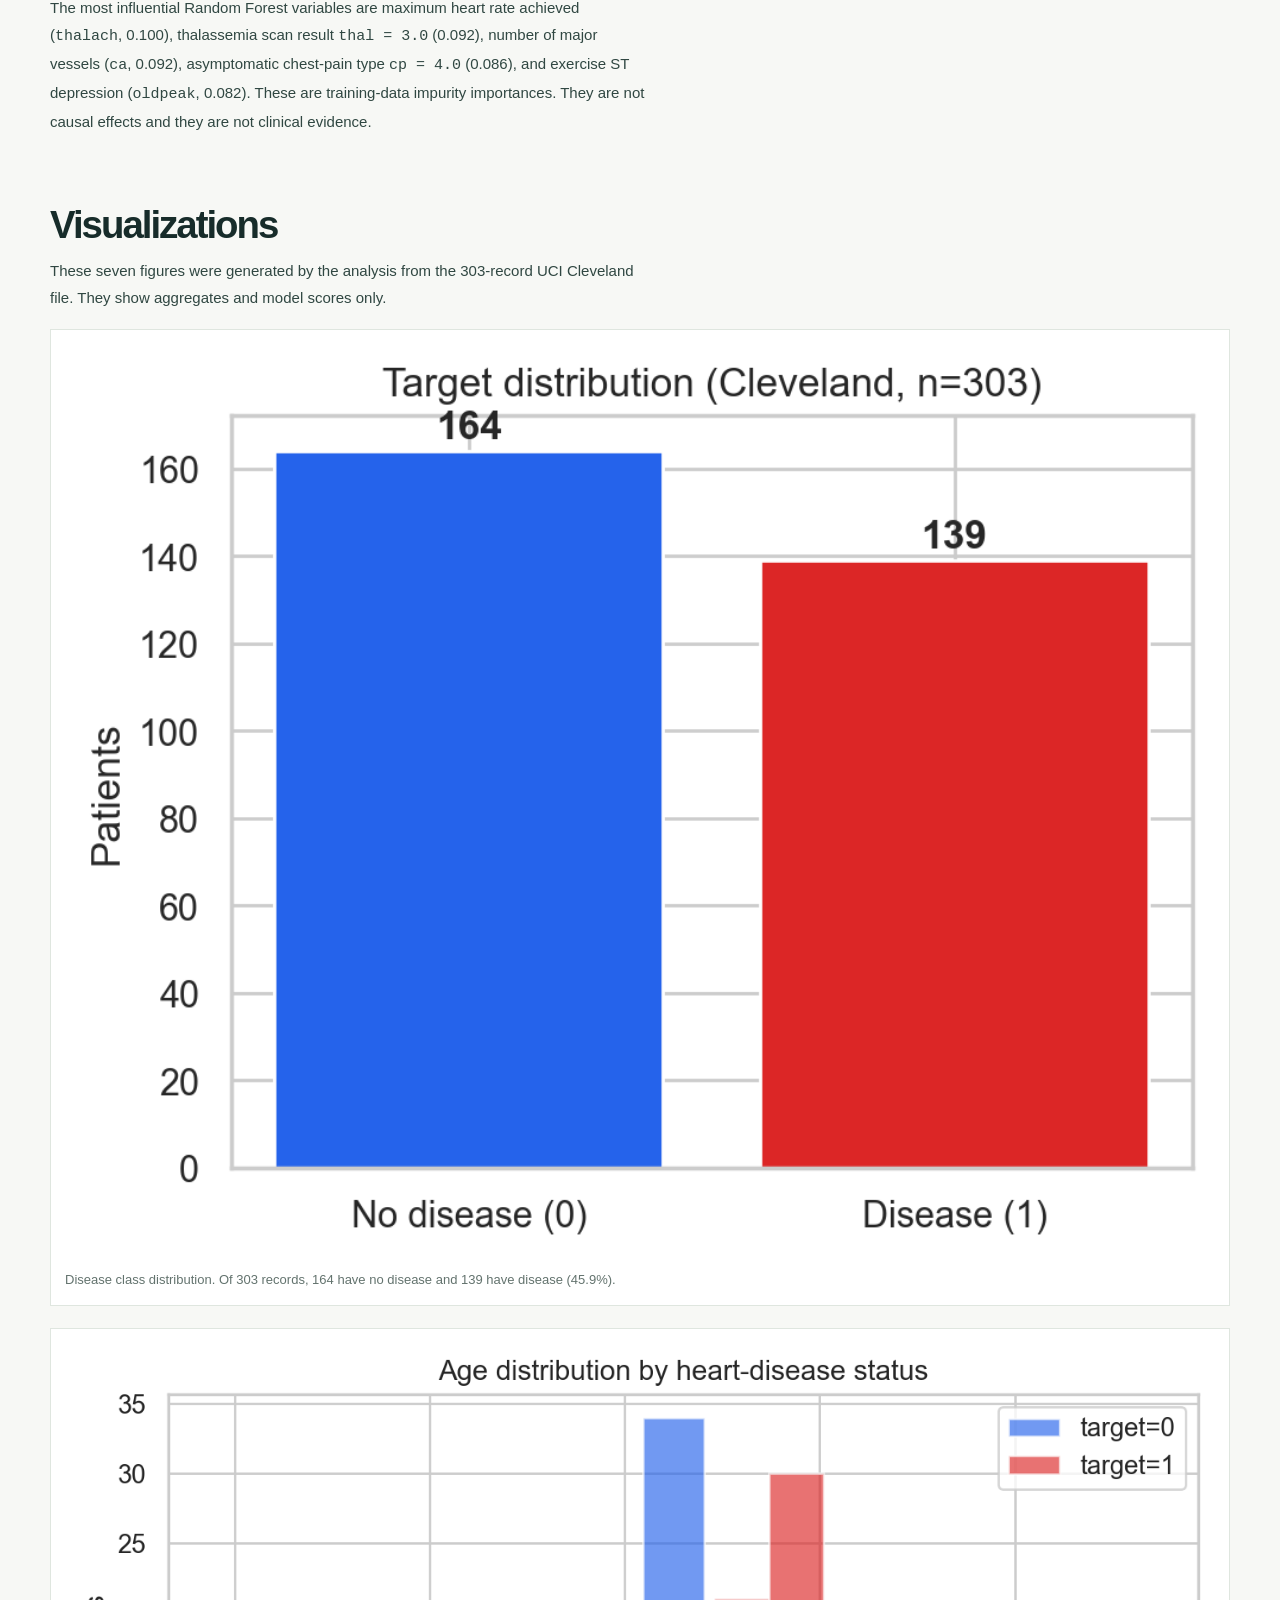
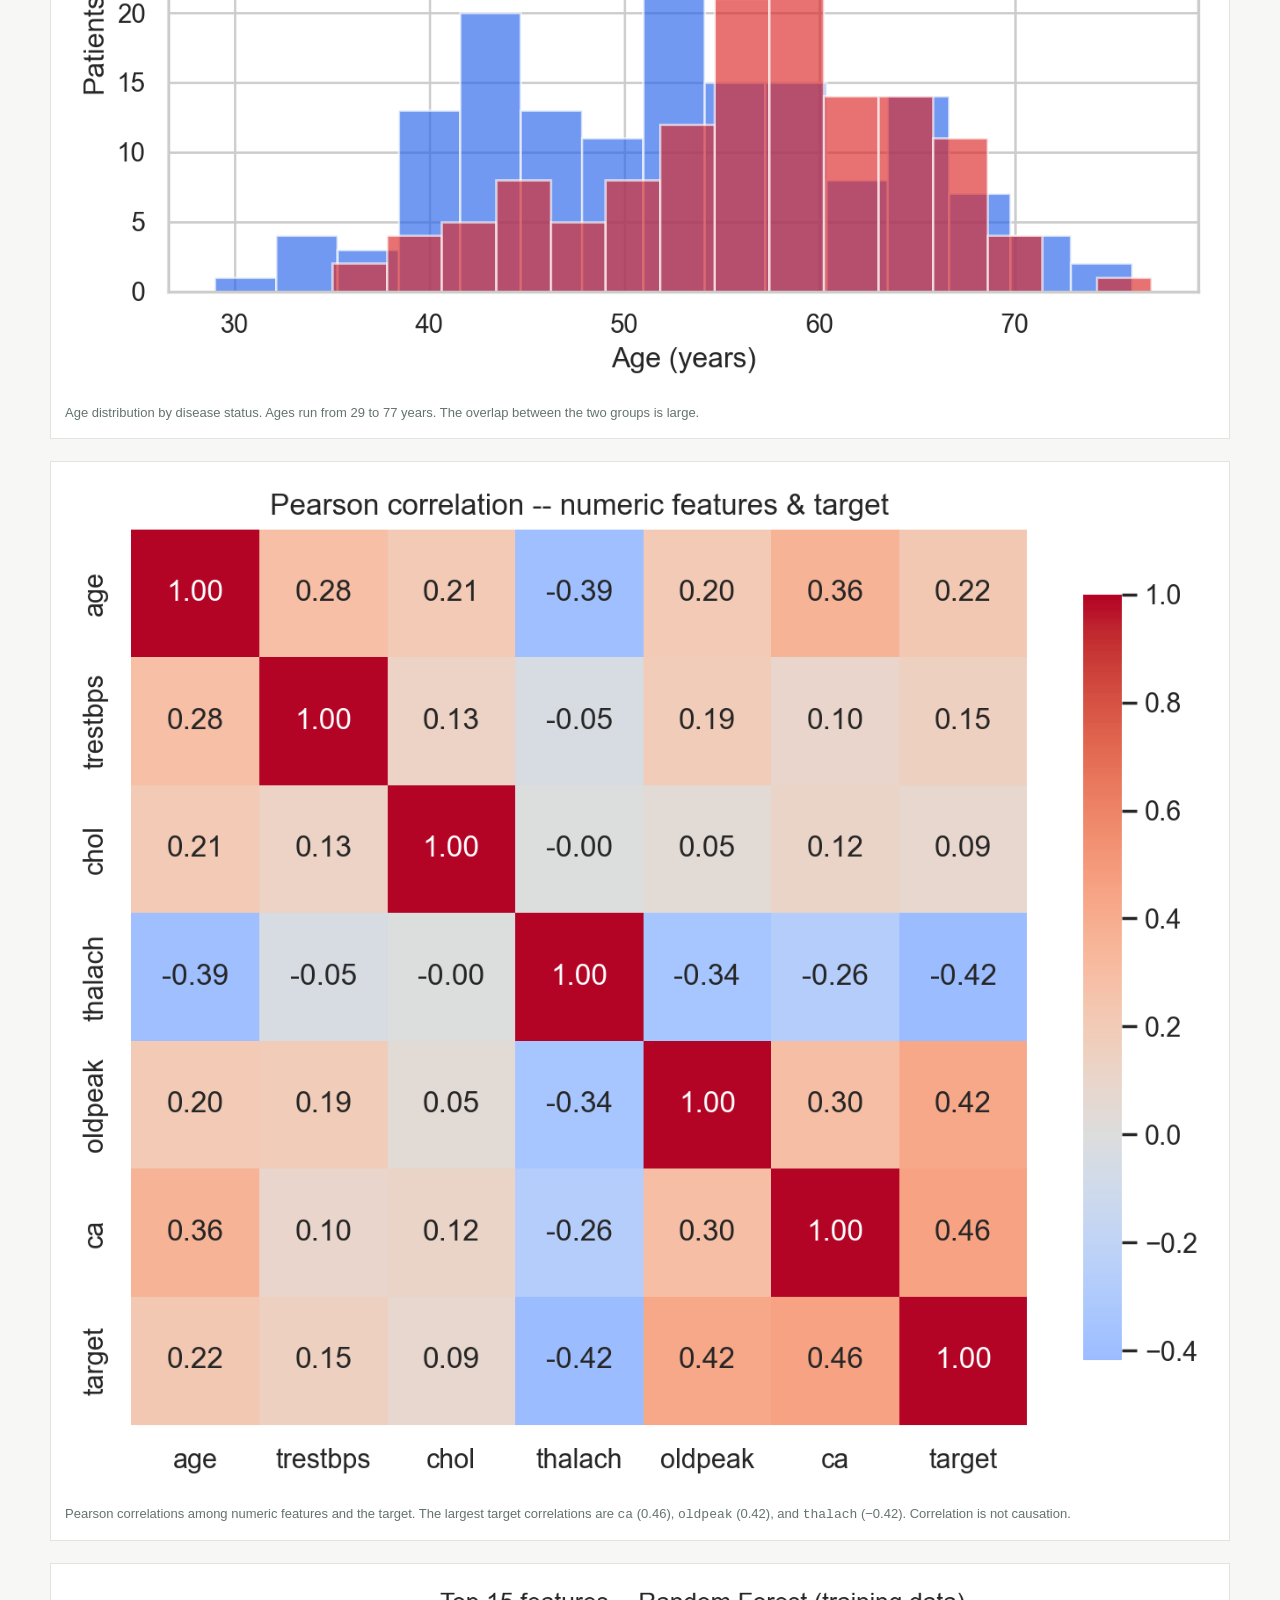
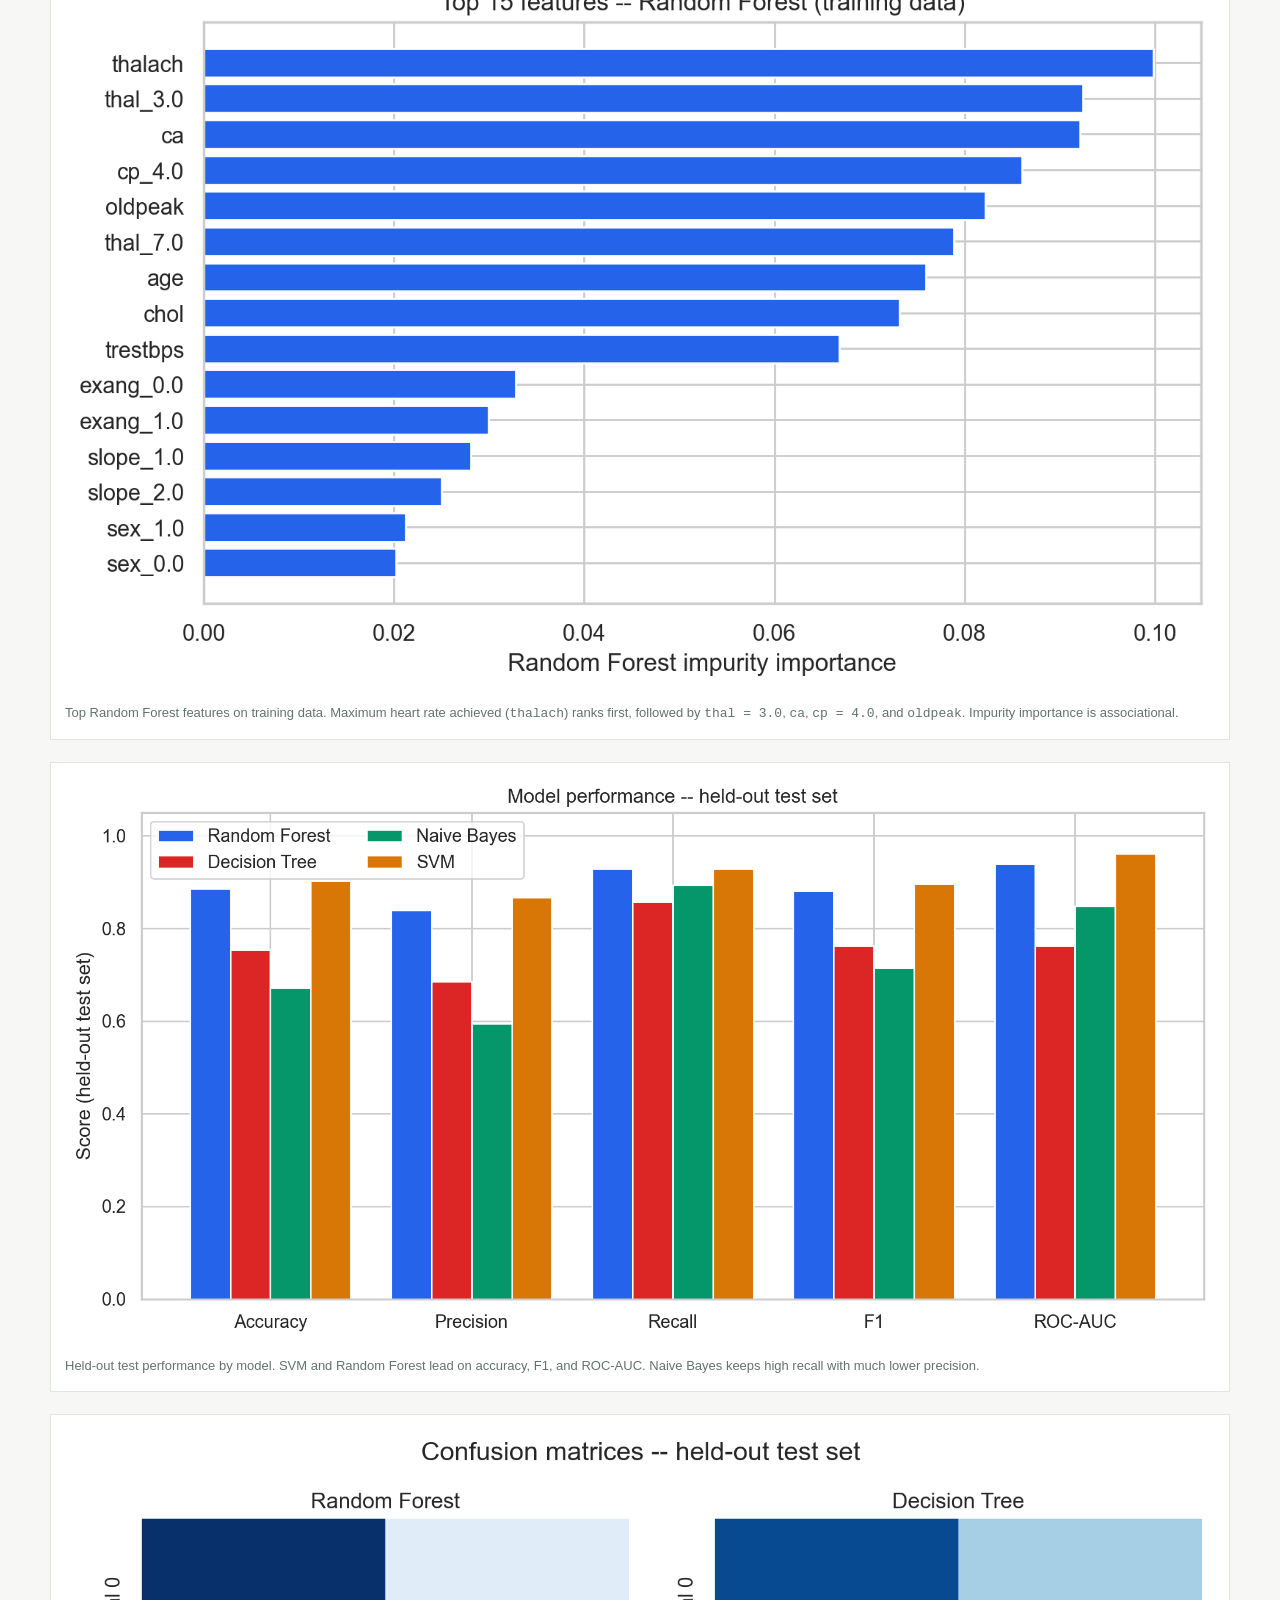
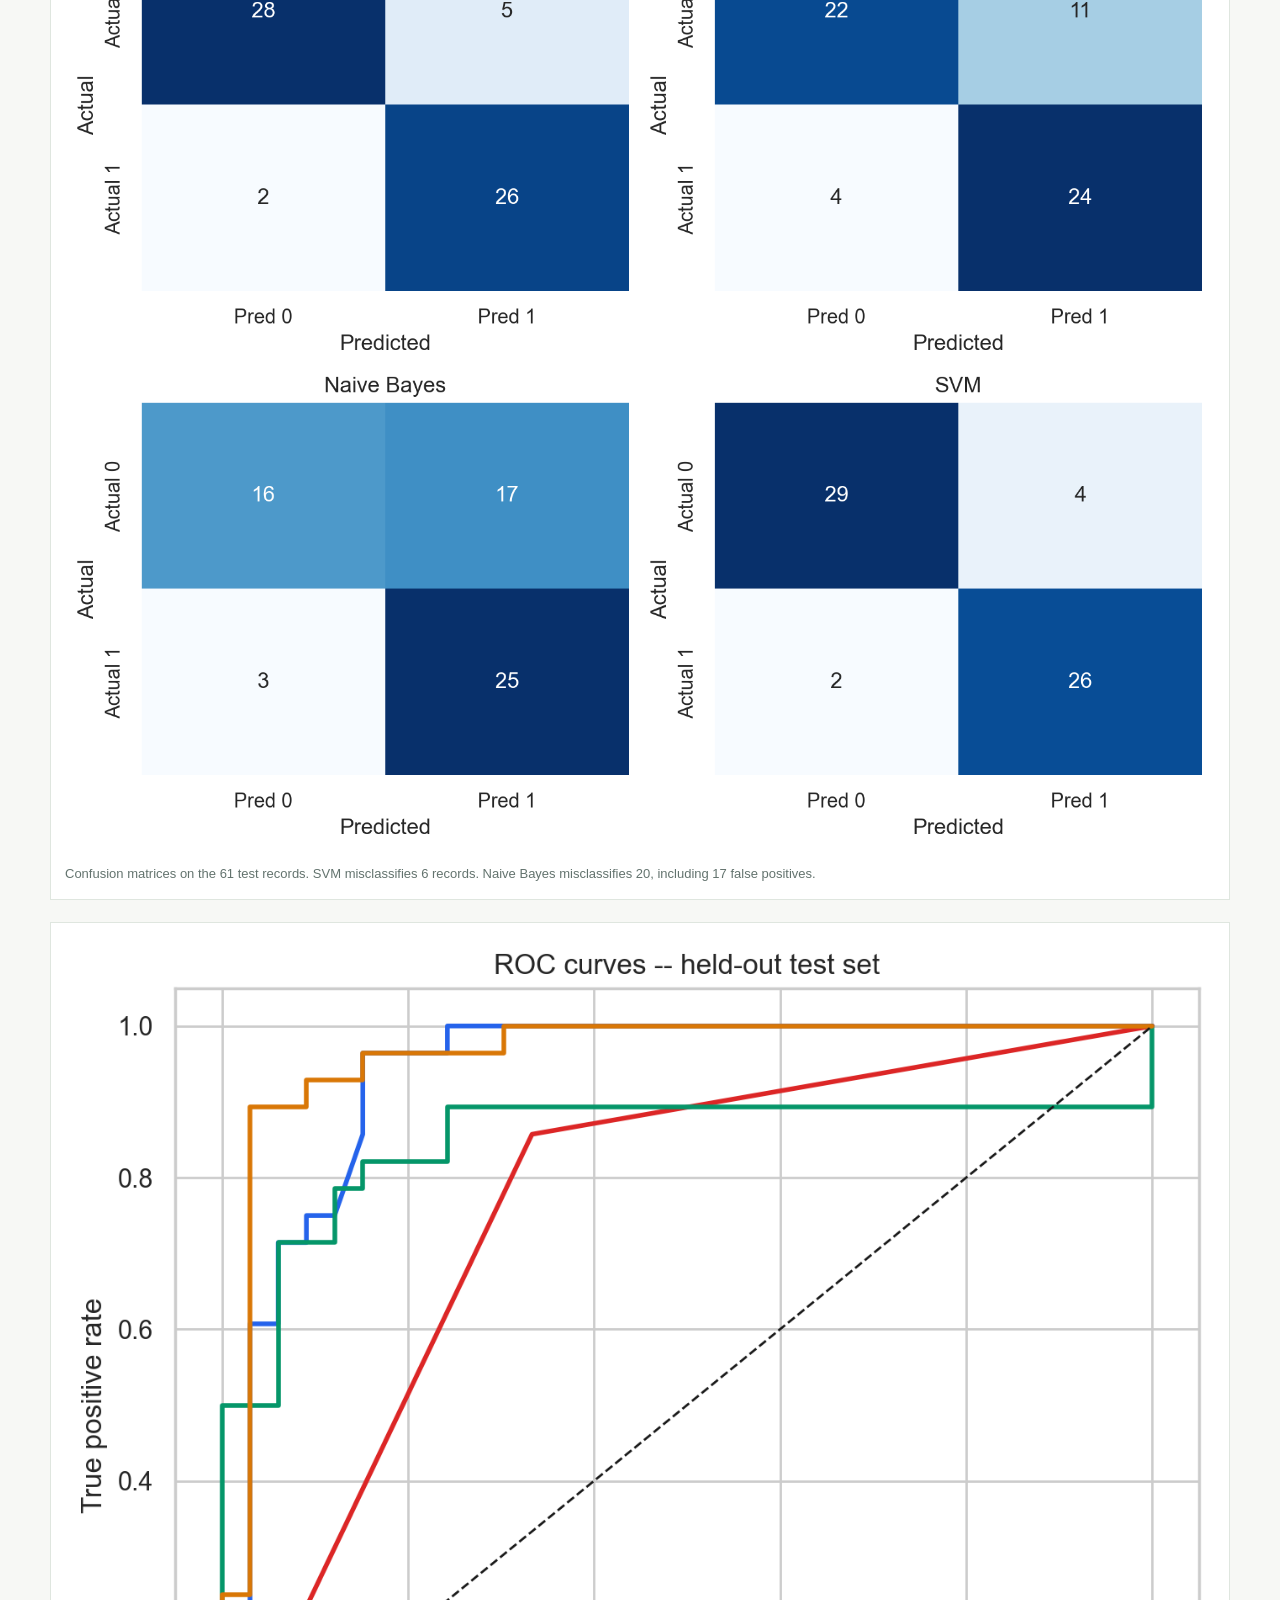
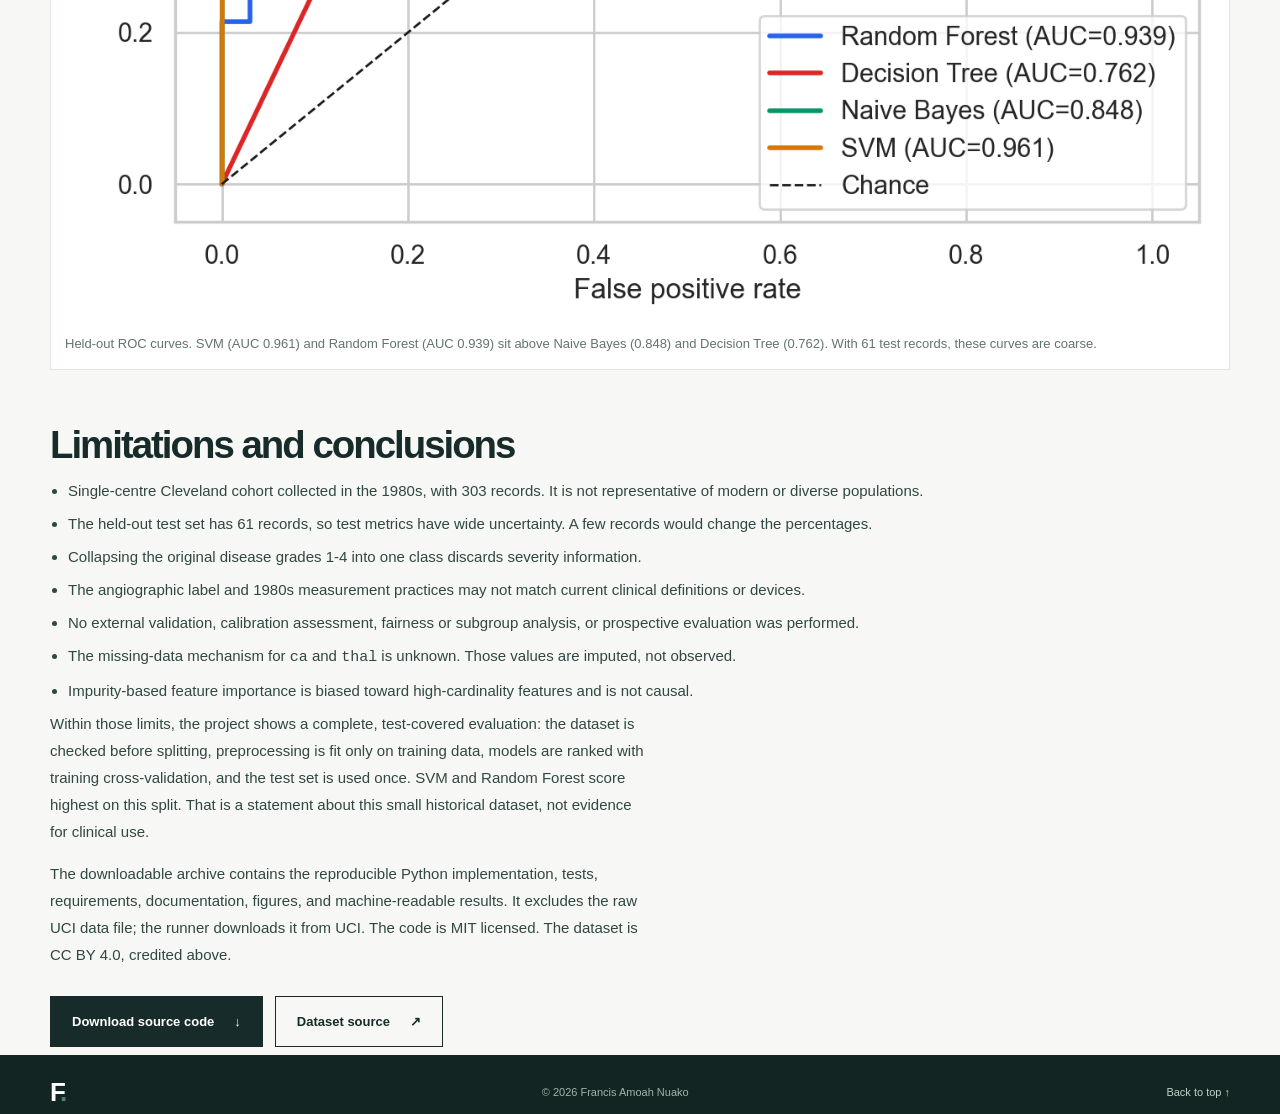
==== commit 5915ef6a: "updates" ====
--- a/projects/heart-disease-classification/index.html
+++ b/projects/heart-disease-classification/index.html
@@ -44,7 +44,7 @@
   <a class="skip-link" href="#main">Skip to content</a>
   <header class="site-header" id="top">
     <div class="shell nav-row">
-      <a href="/" class="brand" aria-label="Francis Amoah Nuako — home"><span class="brand-mark">F<span>.</span></span><span class="brand-name">FRANCIS AMOAH NUAKO</span></a>
+      <a href="/" class="brand" aria-label="Francis Amoah Nuako, home"><span class="brand-mark">F<span>.</span></span><span class="brand-name">FRANCIS AMOAH NUAKO</span></a>
       <nav class="site-nav" aria-label="Main navigation" id="siteNav">
         <a href="/#about">About</a>
         <a href="/#work">Projects</a>
@@ -61,7 +61,7 @@
       <div class="shell">
         <p class="overline case-kicker">Independent project · Educational ML evaluation</p>
         <h1 id="project-title">Heart Disease Classification and Model Evaluation</h1>
-        <p class="case-lead">A reproducible comparison of four classical classifiers — Random Forest, Decision Tree, Gaussian Naive Bayes, and Support Vector Machine (SVM) — on the public UCI Cleveland heart-disease dataset. The emphasis is methodological: leakage-safe preprocessing, training-only cross-validation, and a single held-out test evaluation.</p>
+        <p class="case-lead">A reproducible comparison of four classical classifiers, Random Forest, Decision Tree, Gaussian Naive Bayes, and Support Vector Machine (SVM), on the public UCI Cleveland heart-disease dataset. The emphasis is methodological: leakage-safe preprocessing, training-only cross-validation, and a single held-out test evaluation.</p>
         <p class="case-note">This is an educational portfolio project. The results come from one held-out test split of 61 records. The models are not clinically validated diagnostic tools, no external validation was performed, and nothing here is suitable for a medical decision.</p>
         <div class="case-actions">
           <a class="btn btn-primary" href="/downloads/heart-disease-classification-source.zip">Download source code <span aria-hidden="true">↓</span></a>
@@ -83,7 +83,7 @@
     <section class="section case-block" aria-labelledby="overview-heading">
       <div class="shell">
         <h2 id="overview-heading">Overview</h2>
-        <p>The dataset contains 303 records: 164 without disease and 139 with disease (45.9%). The target is the original <code>num</code> value collapsed to binary: 0 for no disease, and 1 for <code>num</code> 1–4, meaning more than 50% diameter narrowing in any major vessel in the source coding. Collapsing the grades discards disease-severity information.</p>
+        <p>The dataset contains 303 records: 164 without disease and 139 with disease (45.9%). The target is the original <code>num</code> value collapsed to binary: 0 for no disease, and 1 for <code>num</code> 1-4, meaning more than 50% diameter narrowing in any major vessel in the source coding. Collapsing the grades discards disease-severity information.</p>
         <p>Four fixed, pre-declared models were compared without tuning on the test set: Random Forest (300 trees), Decision Tree, Gaussian Naive Bayes, and SVM with an RBF kernel (C = 1.0, probability estimates enabled). SVM and Random Forest performed best on both training cross-validation and the held-out test set. With only 61 test records, differences of a few percentage points are within noise.</p>
       </div>
     </section>
@@ -187,7 +187,7 @@
         <ul>
           <li>Single-centre Cleveland cohort collected in the 1980s, with 303 records. It is not representative of modern or diverse populations.</li>
           <li>The held-out test set has 61 records, so test metrics have wide uncertainty. A few records would change the percentages.</li>
-          <li>Collapsing the original disease grades 1–4 into one class discards severity information.</li>
+          <li>Collapsing the original disease grades 1-4 into one class discards severity information.</li>
           <li>The angiographic label and 1980s measurement practices may not match current clinical definitions or devices.</li>
           <li>No external validation, calibration assessment, fairness or subgroup analysis, or prospective evaluation was performed.</li>
           <li>The missing-data mechanism for <code>ca</code> and <code>thal</code> is unknown. Those values are imputed, not observed.</li>
--- a/styles.css
+++ b/styles.css
@@ -1,5 +1,6 @@
 :root{--ink:#172c2a;--ink-2:#304742;--sub:#667772;--paper:#f7f8f5;--white:#fff;--mute:#edf1ec;--line:#dce4dd;--green:#246450;--mint:#c9e5d6;--warm:#eef0e9;--max:1180px}
-*{box-sizing:border-box}html{scroll-behavior:smooth}body{margin:0;background:var(--paper);color:var(--ink);font-family:Inter,ui-sans-serif,-apple-system,BlinkMacSystemFont,"Segoe UI",sans-serif;-webkit-font-smoothing:antialiased}a{color:inherit}a:focus-visible,button:focus-visible{outline:3px solid #85bfa2;outline-offset:4px}::selection{background:var(--mint);color:var(--ink)}.shell{width:min(calc(100% - 80px),var(--max));margin-inline:auto}.section{padding:110px 0;scroll-margin-top:90px}.skip-link{position:absolute;top:-100px;left:16px;background:#fff;padding:12px;z-index:100}.skip-link:focus{top:15px}h1,h2,h3,p{margin-top:0}h1,h2{letter-spacing:-.052em}h1{font-size:clamp(3.4rem,6.2vw,6.4rem);line-height:1.03;font-weight:600;margin:24px 0 28px}h2{font-size:clamp(2.7rem,4.4vw,4.35rem);font-weight:600;line-height:1.07;margin:12px 0 28px}h1 em,h2 em{font-weight:400;font-family:Georgia,"Times New Roman",serif;letter-spacing:-.07em;color:var(--green)}.site-header{position:sticky;top:0;z-index:50;background:rgba(247,248,245,.96);border-bottom:1px solid var(--line);backdrop-filter:blur(16px)}.nav-row{height:82px;display:flex;align-items:center;justify-content:space-between;gap:26px}.brand{text-decoration:none;display:flex;align-items:center;gap:14px;white-space:nowrap}.brand-mark,.footer-brand{font-size:37px;line-height:1;font-weight:800;letter-spacing:-.12em}.brand-mark span,.footer-brand span{color:#52826d}.brand-name{font-size:11px;letter-spacing:.16em;font-weight:800}.site-nav{display:flex;align-items:center;gap:31px}.site-nav a,.nav-contact{font-size:13px;font-weight:650;text-decoration:none}.site-nav a{color:#536962}.site-nav a:hover,.nav-contact:hover{color:var(--green)}.nav-contact{border-bottom:1px solid var(--ink);padding:10px 0;white-space:nowrap}.nav-contact span{padding-left:6px}.menu-toggle{display:none;border:0;background:none;padding:12px;cursor:pointer}.menu-toggle span{display:block;height:2px;width:22px;background:var(--ink);margin:4px}.hero{padding:94px 0 100px}.hero-grid{display:grid;grid-template-columns:1.17fr .83fr;gap:52px;align-items:center;min-height:558px}.eyebrow,.overline{font-size:11px;font-weight:800;letter-spacing:.17em;color:var(--green)}.eyebrow{display:inline-flex;align-items:center;gap:10px}.signal-dot,.small-circle{display:inline-block;background:#4e9d77;border-radius:50%}.signal-dot{width:7px;height:7px;box-shadow:0 0 0 5px #dcefe4}.hero-subtitle{font-size:17px;line-height:1.85;color:#4c645d;max-width:595px;margin-bottom:36px}.hero-subtitle strong{color:var(--ink);font-weight:700}.hero-actions{display:flex;gap:12px;flex-wrap:wrap}.btn{display:inline-flex;align-items:center;justify-content:center;gap:20px;padding:17px 21px;border:1px solid var(--ink);text-decoration:none;font-size:13px;font-weight:750;transition:transform .2s,background .2s}.btn:hover{transform:translateY(-2px)}.btn-primary{background:var(--ink);color:#fff}.btn-primary:hover{background:var(--green)}.btn-outline{background:transparent}.btn-outline:hover{background:#e6eee7}.hero-mini{display:flex;gap:28px;flex-wrap:wrap;font-size:11px;letter-spacing:.03em;color:#798a84;margin-top:41px}.small-circle{height:6px;width:6px;margin-right:7px}.hero-visual{background:#e8eee7;position:relative;min-height:525px;border:1px solid #d6e0d7;overflow:hidden;padding:28px;display:flex;flex-direction:column;justify-content:space-between;isolation:isolate}.hero-visual:before{content:"";position:absolute;inset:0;background:linear-gradient(150deg,transparent 15%,#c9e1d7 110%);z-index:-2}.hero-visual:after{content:"";position:absolute;inset:0;background-image:linear-gradient(#48786613 1px,transparent 1px),linear-gradient(90deg,#48786613 1px,transparent 1px);background-size:28px 28px;z-index:-1}.visual-topline,.visual-bottom{display:flex;justify-content:space-between;color:#608373;font-size:10px;letter-spacing:.12em;font-weight:750}.visual-code{color:#356e58}.visual-bottom{align-items:center}.visual-bottom span:last-child{font-size:25px}.visual-orbit{position:absolute;border-radius:50%;border:1px solid #71a88e55;left:50%;top:47%;transform:translate(-50%,-50%);z-index:-1}.orbit-one{width:420px;height:420px}.orbit-two{width:590px;height:590px}.pipeline{display:flex;flex-direction:column;align-items:center;justify-content:center;margin:12px auto;width:100%;max-width:300px}.pipe-card{border:1px solid #bbcdc0;background:#ffffffd8;box-shadow:0 10px 38px #3b604617;width:100%;padding:16px 20px;display:flex;flex-direction:column;gap:5px}.pipe-index{font-size:9px;font-weight:800;letter-spacing:.13em;color:#759288}.pipe-card strong{font-size:24px;letter-spacing:-.04em;font-weight:750}.pipe-card>span:last-child{font-size:11px;color:#65766e}.pipe-card.emphasis{background:var(--ink);color:white;border-color:var(--ink);transform:translateX(18px)}.pipe-card.emphasis .pipe-index,.pipe-card.emphasis>span:last-child{color:#b0cfc0}.pipe-connector{height:23px;width:1px;background:#97b2a2;position:relative}.pipe-connector span{position:absolute;height:5px;width:5px;border-right:1px solid #97b2a2;border-bottom:1px solid #97b2a2;transform:rotate(45deg);bottom:2px;left:-2px}.quick-facts{background:var(--ink);color:#e9f1e9;padding:29px 0}.facts-row{display:flex;align-items:center;justify-content:space-between;gap:15px;white-space:nowrap;font-size:11px;letter-spacing:.13em;font-weight:750}.facts-sep{color:#80a693;font-size:16px}.split-section{display:grid;grid-template-columns:.85fr 1.15fr;gap:80px}.about-body{padding-top:25px}.about-body>p,.beyond-grid>div:last-child>p{font-size:17px;line-height:1.9;color:var(--ink-2);margin-bottom:22px}.education-list{margin-top:37px;border-top:1px solid var(--line)}.edu-row{display:flex;gap:34px;padding:21px 0;border-bottom:1px solid var(--line);align-items:start}.edu-year{min-width:72px;font-size:13px;font-weight:700;color:var(--green)}.edu-year small{display:block;font-size:10px;font-weight:500;margin-top:5px}.edu-row div{display:flex;flex-direction:column;gap:7px}.edu-row div strong{font-size:14px}.edu-row div span{font-size:12px;color:var(--sub)}.section-muted{background:#edf1eb}.section-heading-row{display:flex;justify-content:space-between;align-items:end;gap:60px;margin-bottom:42px}.section-heading-row h2{margin-bottom:0}.section-side-note{color:var(--sub);max-width:310px;font-size:14px;line-height:1.8}.section-side-note a{color:var(--green);font-weight:700;text-underline-offset:3px}.project-grid{display:grid;grid-template-columns:repeat(2,minmax(0,1fr));gap:22px;align-items:stretch}.project-card{background:#fff;border:1px solid #dfe6df;padding:26px 26px 22px;display:flex;flex-direction:column;min-width:0;transition:transform .2s,box-shadow .2s,border-color .2s}.project-card>*{min-width:0}.project-card:hover,.project-card:focus-within{transform:translateY(-3px);border-color:#b7cfc0;box-shadow:0 16px 36px #18352a14}.project-card.featured{box-shadow:inset 0 3px 0 var(--green)}.project-card.featured:hover,.project-card.featured:focus-within{box-shadow:inset 0 3px 0 var(--green),0 16px 36px #18352a14}.project-header{display:flex;align-items:center;justify-content:space-between;gap:12px;font-size:10px;letter-spacing:.12em;font-weight:800;color:#71837b;margin-bottom:18px;text-transform:uppercase}.project-number{min-width:0}.project-symbol{font-size:20px;color:var(--green);font-weight:400;flex:none;transition:transform .2s}.project-card:hover .project-symbol,.project-card:focus-within .project-symbol{transform:translate(2px,-2px)}.project-art{height:163px;background:#e6eee6;margin-bottom:21px;position:relative;overflow:hidden}.project-art .art-label{position:absolute;bottom:13px;left:17px;font-size:9px;letter-spacing:.16em;color:#537565;font-weight:800}.forecast-art{background:linear-gradient(130deg,#e1ebe2,#cddfce)}.bar-chart{display:flex;align-items:end;gap:12px;position:absolute;bottom:0;left:10%;width:82%;height:155px;opacity:.75}.bar-chart i{background:linear-gradient(#43856b,#86b09a);width:9%;border-radius:3px 3px 0 0}.reco-art{background:#e4ecec}.reco-dot{position:absolute;background:#568e86;border:8px solid #fff;border-radius:50%;box-shadow:0 3px 13px #345b4b20;z-index:2}.dot-a{height:68px;width:68px;top:32px;left:15%}.dot-b{height:47px;width:47px;top:73px;left:48%}.dot-c{height:63px;width:63px;top:16px;right:14%}.dot-d{height:26px;width:26px;top:114px;right:25%;border-width:5px}.reco-line{position:absolute;height:1px;background:#8bb2a4;transform-origin:left center;z-index:1}.line-a{top:83px;left:22%;width:170px;transform:rotate(10deg)}.line-b{top:56px;left:58%;width:130px;transform:rotate(-24deg)}.line-c{top:107px;left:55%;width:116px;transform:rotate(17deg)}.iot-art{background:linear-gradient(145deg,#e9ede1,#cfdfd2)}.iot-sensor{position:absolute;left:42%;top:25px;border:2px solid #517868;border-radius:7px;width:86px;height:108px;display:flex;justify-content:center;align-items:center;background:#eef5ec;color:#2a5a44;font-size:25px;font-weight:800;box-shadow:0 7px 16px #335a461c}.sensor-light{position:absolute;top:9px;right:9px;width:7px;height:7px;background:#4aa67a;border-radius:50%}.iot-wave{border-radius:50%;border:2px solid #7cac90;position:absolute;left:calc(42% + 43px);top:75px;transform:translate(-50%,-50%)}.w1{height:154px;width:154px}.w2{height:240px;width:240px;opacity:.55}.w3{height:326px;width:326px;opacity:.25}.systems-art{background:#e1e9eb}.system-box{position:absolute;border:1px solid #89a7ae;color:#466d75;background:#f8faf9;display:grid;place-items:center;font-size:12px;letter-spacing:.12em;font-weight:700}.main-box{height:81px;width:140px;left:calc(50% - 70px);top:34px;border-color:#487f78;background:#376d62;color:#fff}.top-box{height:50px;width:66px;left:15%;top:48px}.bottom-box{height:50px;width:66px;right:15%;top:48px}.systems-art:before,.systems-art:after{content:"";position:absolute;height:1px;background:#8bada5;top:73px}.systems-art:before{left:29%;width:25%}.systems-art:after{right:28%;width:26%}.project-card h3{font-size:23px;line-height:1.22;font-weight:700;letter-spacing:-.035em;margin:0 0 12px}.project-card h3{overflow-wrap:break-word}.project-card>p{font-size:13px;line-height:1.82;color:#63736e;margin:0 0 20px}.tag-list{display:flex;gap:6px;flex-wrap:wrap;margin-bottom:18px}.tag-list span{border:1px solid #e1e7e2;padding:7px 9px;font-size:10px;color:#4e6a5d}.project-link,.project-footnote{margin-top:auto}.project-link{font-size:12px;text-decoration:none;color:var(--green);font-weight:750;display:flex;justify-content:space-between;align-items:center;gap:12px;min-height:44px;padding-top:14px;border-top:1px solid var(--line)}.project-link:hover{text-decoration:underline}.project-footnote{border-top:1px solid var(--line);padding-top:16px;font-size:11px;color:#7a8c84;font-weight:650}.work-note{margin:26px 0 0;max-width:62ch;font-size:12px;line-height:1.7;color:#8a9990}.side-text{font-size:14px;line-height:1.8;color:var(--sub);max-width:300px}.timeline{border-top:1px solid var(--line)}.timeline-item{padding:27px 0;border-bottom:1px solid var(--line)}.timeline-meta{display:flex;justify-content:space-between;color:var(--green);text-transform:uppercase;letter-spacing:.12em;font-size:10px;font-weight:800}.timeline-item h3{font-size:24px;letter-spacing:-.03em;margin:12px 0 5px}.timeline-org{font-size:13px;font-weight:700;color:#506960;margin:0 0 10px}.timeline-item>p:last-child{font-size:13px;color:var(--sub);line-height:1.8;max-width:540px;margin:0}.skills-stack{padding-top:19px}.skill-row{padding:21px 0;border-bottom:1px solid #d4ded4}.skill-row:first-child{border-top:1px solid #d4ded4}.skill-row h3{font-size:14px;margin-bottom:8px}.skill-row p{font-size:13px;line-height:1.8;color:var(--sub);margin:0}.beyond-grid{display:grid;grid-template-columns:1fr 1fr;gap:70px}.beyond-links{display:flex;gap:26px;flex-wrap:wrap;margin-top:28px}.beyond-links a{font-size:13px;font-weight:700;color:var(--green);text-decoration:none;border-bottom:1px solid #9dbdad;padding-bottom:7px}.beyond-links a:hover{color:var(--ink)}.beyond-note{font-size:11px;line-height:1.8;color:#8c9a92;margin-top:28px}.beyond-note strong{color:var(--ink)}.contact{background:var(--ink);color:#fff;padding:100px 0 105px;text-align:center;scroll-margin-top:80px}.contact .overline{color:#92c3a8}.contact h2{font-size:clamp(2.9rem,5vw,5.25rem);margin:15px 0 19px}.contact h2 em{color:#a9d3ba}.contact-inner>p:not(.overline){font-size:15px;line-height:1.7;color:#b7c9bd;max-width:475px;margin:0 auto 34px}.contact-email{font-size:clamp(1.1rem,2.9vw,2rem);font-weight:550;text-underline-offset:7px;text-decoration-thickness:1px}.contact-email span{font-size:.7em;margin-left:7px}.contact-social{display:flex;flex-wrap:wrap;align-items:center;justify-content:center;gap:4px 28px;list-style:none;margin:48px 0 0;padding:0}.contact-social a{color:#b9d0c0;text-decoration:none;font-size:12px;letter-spacing:.03em;display:inline-flex;align-items:center;justify-content:center;min-height:44px;padding:0 2px;white-space:nowrap}.contact-social a:hover,.contact-social a:focus-visible{color:#fff}.site-footer{background:#132522;color:#a1b3a9}.footer-row{display:flex;align-items:center;justify-content:space-between;padding:24px 0;font-size:11px}.footer-brand{color:#fff;text-decoration:none;font-size:26px}.footer-row>a:last-child{color:#c1d1c6;text-decoration:none}
+*{box-sizing:border-box}html{scroll-behavior:smooth}body{margin:0;background:var(--paper);color:var(--ink);font-family:Inter,ui-sans-serif,-apple-system,BlinkMacSystemFont,"Segoe UI",sans-serif;-webkit-font-smoothing:antialiased}a{color:inherit}a:focus-visible,button:focus-visible{outline:3px solid #85bfa2;outline-offset:4px}::selection{background:var(--mint);color:var(--ink)}.shell{width:min(calc(100% - 80px),var(--max));margin-inline:auto}.section{padding:110px 0;scroll-margin-top:90px}.skip-link{position:absolute;top:-100px;left:16px;background:#fff;padding:12px;z-index:100}.skip-link:focus{top:15px}h1,h2,h3,p{margin-top:0}h1,h2{letter-spacing:-.052em}h1{font-size:clamp(3.4rem,6.2vw,6.4rem);line-height:1.03;font-weight:600;margin:24px 0 28px}h2{font-size:clamp(2.7rem,4.4vw,4.35rem);font-weight:600;line-height:1.07;margin:12px 0 28px}h1 em,h2 em{font-weight:400;font-family:Georgia,"Times New Roman",serif;letter-spacing:-.07em;color:var(--green)}.site-header{position:sticky;top:0;z-index:50;background:rgba(247,248,245,.96);border-bottom:1px solid var(--line);backdrop-filter:blur(16px)}.nav-row{height:82px;display:flex;align-items:center;justify-content:space-between;gap:26px}.brand{text-decoration:none;display:flex;align-items:center;gap:14px;white-space:nowrap}.brand-mark,.footer-brand{font-size:37px;line-height:1;font-weight:800;letter-spacing:-.12em}.brand-mark span,.footer-brand span{color:#52826d}.brand-name{font-size:11px;letter-spacing:.16em;font-weight:800}.site-nav{display:flex;align-items:center;gap:31px}.site-nav a,.nav-contact{font-size:13px;font-weight:650;text-decoration:none}.site-nav a{color:#536962}.site-nav a:hover,.nav-contact:hover{color:var(--green)}.nav-contact{border-bottom:1px solid var(--ink);padding:10px 0;white-space:nowrap}.nav-contact span{padding-left:6px}.menu-toggle{display:none;border:0;background:none;padding:12px;cursor:pointer}.menu-toggle span{display:block;height:2px;width:22px;background:var(--ink);margin:4px}.hero{padding:94px 0 100px}.hero-grid{display:grid;grid-template-columns:1.17fr .83fr;gap:52px;align-items:center;min-height:558px}.eyebrow,.overline{font-size:11px;font-weight:800;letter-spacing:.17em;color:var(--green)}.eyebrow{display:inline-flex;align-items:center;gap:10px}.signal-dot,.small-circle{display:inline-block;background:#4e9d77;border-radius:50%}.signal-dot{width:7px;height:7px;box-shadow:0 0 0 5px #dcefe4}.hero-subtitle{font-size:17px;line-height:1.85;color:#4c645d;max-width:595px;margin-bottom:36px}.hero-subtitle strong{color:var(--ink);font-weight:700}.hero-actions{display:flex;gap:12px;flex-wrap:wrap}.btn{display:inline-flex;align-items:center;justify-content:center;gap:20px;padding:17px 21px;border:1px solid var(--ink);text-decoration:none;font-size:13px;font-weight:750;transition:transform .2s,background .2s}.btn:hover{transform:translateY(-2px)}.btn-primary{background:var(--ink);color:#fff}.btn-primary:hover{background:var(--green)}.btn-outline{background:transparent}.btn-outline:hover{background:#e6eee7}.hero-mini{display:flex;gap:28px;flex-wrap:wrap;font-size:11px;letter-spacing:.03em;color:#798a84;margin-top:41px}.small-circle{height:6px;width:6px;margin-right:7px}.hero-visual{background:#e8eee7;position:relative;min-height:525px;border:1px solid #d6e0d7;overflow:hidden;padding:28px;display:flex;flex-direction:column;justify-content:space-between;isolation:isolate}.hero-visual:before{content:"";position:absolute;inset:0;background:linear-gradient(150deg,transparent 15%,#c9e1d7 110%);z-index:-2}.hero-visual:after{content:"";position:absolute;inset:0;background-image:linear-gradient(#48786613 1px,transparent 1px),linear-gradient(90deg,#48786613 1px,transparent 1px);background-size:28px 28px;z-index:-1}.visual-topline,.visual-bottom{display:flex;justify-content:space-between;color:#608373;font-size:10px;letter-spacing:.12em;font-weight:750}.visual-code{color:#356e58}.visual-bottom{align-items:center}.visual-bottom span:last-child{font-size:25px}.visual-orbit{position:absolute;border-radius:50%;border:1px solid #71a88e55;left:50%;top:47%;transform:translate(-50%,-50%);z-index:-1}.orbit-one{width:420px;height:420px}.orbit-two{width:590px;height:590px}.pipeline{display:flex;flex-direction:column;align-items:center;justify-content:center;margin:12px auto;width:100%;max-width:300px}.pipe-card{border:1px solid #bbcdc0;background:#ffffffd8;box-shadow:0 10px 38px #3b604617;width:100%;padding:16px 20px;display:flex;flex-direction:column;gap:5px}.pipe-index{font-size:9px;font-weight:800;letter-spacing:.13em;color:#759288}.pipe-card strong{font-size:24px;letter-spacing:-.04em;font-weight:750}.pipe-card>span:last-child{font-size:11px;color:#65766e}.pipe-card.emphasis{background:var(--ink);color:white;border-color:var(--ink);transform:translateX(18px)}.pipe-card.emphasis .pipe-index,.pipe-card.emphasis>span:last-child{color:#b0cfc0}.pipe-connector{height:23px;width:1px;background:#97b2a2;position:relative}.pipe-connector span{position:absolute;height:5px;width:5px;border-right:1px solid #97b2a2;border-bottom:1px solid #97b2a2;transform:rotate(45deg);bottom:2px;left:-2px}.visually-hidden{position:absolute;width:1px;height:1px;overflow:hidden;clip:rect(0 0 0 0);clip-path:inset(50%);white-space:nowrap}.hero-copy .hero-subtitle{margin-top:26px}.hero-photo{margin:0;width:100%;max-width:520px;justify-self:end;aspect-ratio:1/1;border-radius:16px;overflow:hidden;border:1px solid #d6e0d7;background:#e8eee7}.hero-photo img{display:block;width:100%;height:100%;object-fit:cover;object-position:50% 22%}@media(max-width:760px){.hero-photo{justify-self:center}}
+.quick-facts{background:var(--ink);color:#e9f1e9;padding:29px 0}.facts-row{display:flex;align-items:center;justify-content:space-between;gap:15px;white-space:nowrap;font-size:11px;letter-spacing:.13em;font-weight:750}.facts-sep{color:#80a693;font-size:16px}.split-section{display:grid;grid-template-columns:.85fr 1.15fr;gap:80px}.about-body{padding-top:25px}.about-body>p,.beyond-grid>div:last-child>p{font-size:17px;line-height:1.9;color:var(--ink-2);margin-bottom:22px}.education-list{margin-top:37px;border-top:1px solid var(--line)}.edu-row{display:flex;gap:34px;padding:21px 0;border-bottom:1px solid var(--line);align-items:start}.edu-year{min-width:72px;font-size:13px;font-weight:700;color:var(--green)}.edu-year small{display:block;font-size:10px;font-weight:500;margin-top:5px}.edu-row div{display:flex;flex-direction:column;gap:7px}.edu-row div strong{font-size:14px}.edu-row div span{font-size:12px;color:var(--sub)}.section-muted{background:#edf1eb}.section-heading-row{display:flex;justify-content:space-between;align-items:end;gap:60px;margin-bottom:42px}.section-heading-row h2{margin-bottom:0}.section-side-note{color:var(--sub);max-width:310px;font-size:14px;line-height:1.8}.section-side-note a{color:var(--green);font-weight:700;text-underline-offset:3px}.project-grid{display:grid;grid-template-columns:repeat(2,minmax(0,1fr));gap:22px;align-items:stretch}.project-card{background:#fff;border:1px solid #dfe6df;padding:26px 26px 22px;display:flex;flex-direction:column;min-width:0;transition:transform .2s,box-shadow .2s,border-color .2s}.project-card>*{min-width:0}.project-card:hover,.project-card:focus-within{transform:translateY(-3px);border-color:#b7cfc0;box-shadow:0 16px 36px #18352a14}.project-card.featured{box-shadow:inset 0 3px 0 var(--green)}.project-card.featured:hover,.project-card.featured:focus-within{box-shadow:inset 0 3px 0 var(--green),0 16px 36px #18352a14}.project-header{display:flex;align-items:center;justify-content:space-between;gap:12px;font-size:10px;letter-spacing:.12em;font-weight:800;color:#71837b;margin-bottom:18px;text-transform:uppercase}.project-number{min-width:0}.project-symbol{font-size:20px;color:var(--green);font-weight:400;flex:none;transition:transform .2s}.project-card:hover .project-symbol,.project-card:focus-within .project-symbol{transform:translate(2px,-2px)}.project-art{height:163px;background:#e6eee6;margin-bottom:21px;position:relative;overflow:hidden}.project-art .art-label{position:absolute;bottom:13px;left:17px;font-size:9px;letter-spacing:.16em;color:#537565;font-weight:800}.forecast-art{background:linear-gradient(130deg,#e1ebe2,#cddfce)}.bar-chart{display:flex;align-items:end;gap:12px;position:absolute;bottom:0;left:10%;width:82%;height:155px;opacity:.75}.bar-chart i{background:linear-gradient(#43856b,#86b09a);width:9%;border-radius:3px 3px 0 0}.reco-art{background:#e4ecec}.reco-dot{position:absolute;background:#568e86;border:8px solid #fff;border-radius:50%;box-shadow:0 3px 13px #345b4b20;z-index:2}.dot-a{height:68px;width:68px;top:32px;left:15%}.dot-b{height:47px;width:47px;top:73px;left:48%}.dot-c{height:63px;width:63px;top:16px;right:14%}.dot-d{height:26px;width:26px;top:114px;right:25%;border-width:5px}.reco-line{position:absolute;height:1px;background:#8bb2a4;transform-origin:left center;z-index:1}.line-a{top:83px;left:22%;width:170px;transform:rotate(10deg)}.line-b{top:56px;left:58%;width:130px;transform:rotate(-24deg)}.line-c{top:107px;left:55%;width:116px;transform:rotate(17deg)}.iot-art{background:linear-gradient(145deg,#e9ede1,#cfdfd2)}.iot-sensor{position:absolute;left:42%;top:25px;border:2px solid #517868;border-radius:7px;width:86px;height:108px;display:flex;justify-content:center;align-items:center;background:#eef5ec;color:#2a5a44;font-size:25px;font-weight:800;box-shadow:0 7px 16px #335a461c}.sensor-light{position:absolute;top:9px;right:9px;width:7px;height:7px;background:#4aa67a;border-radius:50%}.iot-wave{border-radius:50%;border:2px solid #7cac90;position:absolute;left:calc(42% + 43px);top:75px;transform:translate(-50%,-50%)}.w1{height:154px;width:154px}.w2{height:240px;width:240px;opacity:.55}.w3{height:326px;width:326px;opacity:.25}.systems-art{background:#e1e9eb}.system-box{position:absolute;border:1px solid #89a7ae;color:#466d75;background:#f8faf9;display:grid;place-items:center;font-size:12px;letter-spacing:.12em;font-weight:700}.main-box{height:81px;width:140px;left:calc(50% - 70px);top:34px;border-color:#487f78;background:#376d62;color:#fff}.top-box{height:50px;width:66px;left:15%;top:48px}.bottom-box{height:50px;width:66px;right:15%;top:48px}.systems-art:before,.systems-art:after{content:"";position:absolute;height:1px;background:#8bada5;top:73px}.systems-art:before{left:29%;width:25%}.systems-art:after{right:28%;width:26%}.project-card h3{font-size:23px;line-height:1.22;font-weight:700;letter-spacing:-.035em;margin:0 0 12px}.project-card h3{overflow-wrap:break-word}.project-card>p{font-size:13px;line-height:1.82;color:#63736e;margin:0 0 20px}.tag-list{display:flex;gap:6px;flex-wrap:wrap;margin-bottom:18px}.tag-list span{border:1px solid #e1e7e2;padding:7px 9px;font-size:10px;color:#4e6a5d}.project-link,.project-footnote{margin-top:auto}.project-link{font-size:12px;text-decoration:none;color:var(--green);font-weight:750;display:flex;justify-content:space-between;align-items:center;gap:12px;min-height:44px;padding-top:14px;border-top:1px solid var(--line)}.project-link:hover{text-decoration:underline}.project-footnote{border-top:1px solid var(--line);padding-top:16px;font-size:11px;color:#7a8c84;font-weight:650}.work-note{margin:26px 0 0;max-width:62ch;font-size:12px;line-height:1.7;color:#8a9990}.side-text{font-size:14px;line-height:1.8;color:var(--sub);max-width:300px}.timeline{border-top:1px solid var(--line)}.timeline-item{padding:27px 0;border-bottom:1px solid var(--line)}.timeline-meta{display:flex;justify-content:space-between;color:var(--green);text-transform:uppercase;letter-spacing:.12em;font-size:10px;font-weight:800}.timeline-item h3{font-size:24px;letter-spacing:-.03em;margin:12px 0 5px}.timeline-org{font-size:13px;font-weight:700;color:#506960;margin:0 0 10px}.timeline-item>p:last-child{font-size:13px;color:var(--sub);line-height:1.8;max-width:540px;margin:0}.skills-stack{padding-top:19px}.skill-row{padding:21px 0;border-bottom:1px solid #d4ded4}.skill-row:first-child{border-top:1px solid #d4ded4}.skill-row h3{font-size:14px;margin-bottom:8px}.skill-row p{font-size:13px;line-height:1.8;color:var(--sub);margin:0}.beyond-grid{display:grid;grid-template-columns:1fr 1fr;gap:70px}.beyond-links{display:flex;gap:26px;flex-wrap:wrap;margin-top:28px}.beyond-links a{font-size:13px;font-weight:700;color:var(--green);text-decoration:none;border-bottom:1px solid #9dbdad;padding-bottom:7px}.beyond-links a:hover{color:var(--ink)}.beyond-note{font-size:11px;line-height:1.8;color:#8c9a92;margin-top:28px}.beyond-note strong{color:var(--ink)}.contact{background:var(--ink);color:#fff;padding:100px 0 105px;text-align:center;scroll-margin-top:80px}.contact .overline{color:#92c3a8}.contact h2{font-size:clamp(2.9rem,5vw,5.25rem);margin:15px 0 19px}.contact h2 em{color:#a9d3ba}.contact-inner>p:not(.overline){font-size:15px;line-height:1.7;color:#b7c9bd;max-width:475px;margin:0 auto 34px}.contact-email{font-size:clamp(1.1rem,2.9vw,2rem);font-weight:550;text-underline-offset:7px;text-decoration-thickness:1px}.contact-email span{font-size:.7em;margin-left:7px}.contact-social{display:flex;flex-wrap:wrap;align-items:center;justify-content:center;gap:4px 28px;list-style:none;margin:48px 0 0;padding:0}.contact-social a{color:#b9d0c0;text-decoration:none;font-size:12px;letter-spacing:.03em;display:inline-flex;align-items:center;justify-content:center;min-height:44px;padding:0 2px;white-space:nowrap}.contact-social a:hover,.contact-social a:focus-visible{color:#fff}.site-footer{background:#132522;color:#a1b3a9}.footer-row{display:flex;align-items:center;justify-content:space-between;padding:24px 0;font-size:11px}.footer-brand{color:#fff;text-decoration:none;font-size:26px}.footer-row>a:last-child{color:#c1d1c6;text-decoration:none}
 @media(max-width:1020px){.brand-name{display:none}.hero-grid{gap:30px}.hero-visual{min-height:490px}.site-nav{gap:20px}.split-section{gap:45px}.facts-row{font-size:9px;letter-spacing:.08em}.project-grid{gap:16px}.project-card{padding:22px 22px 18px}.project-card h3{font-size:21px}}
 @media(max-width:760px){.shell{width:min(calc(100% - 36px),var(--max))}.section{padding:70px 0}.nav-row{height:68px}.brand-name{display:inline;font-size:10px}.nav-contact{display:none}.site-nav{display:none;position:absolute;top:68px;left:0;right:0;background:var(--paper);border-bottom:1px solid var(--line);padding:20px 18px 25px;box-shadow:0 14px 20px #18382a13}.site-nav.is-open{display:flex;flex-direction:column;align-items:stretch;gap:0}.site-nav a{padding:13px 7px;border-bottom:1px solid var(--line)}.menu-toggle{display:block}.hero{padding:67px 0}.hero-grid{grid-template-columns:1fr;gap:48px;min-height:auto}.hero h1{font-size:clamp(3rem,10vw,5rem)}.hero-subtitle{font-size:15px}.hero-mini{margin-top:26px}.hero-visual{min-height:430px}.facts-row{justify-content:center;flex-wrap:wrap;row-gap:14px;font-size:10px}.facts-sep{font-size:11px}.split-section,.beyond-grid{grid-template-columns:1fr;gap:20px}.about-body{padding:0}.section-heading-row{display:block}.section-side-note{margin-top:20px;max-width:540px}.project-grid{grid-template-columns:minmax(0,1fr)}.project-art{height:160px}.research .side-text{max-width:500px}.skills-stack{padding-top:4px}.contact{padding:77px 0}.footer-row{gap:10px;flex-wrap:wrap}.contact-social{margin-top:35px;column-gap:18px}}
 @media(max-width:380px){.brand-name{font-size:9px}.brand-mark{font-size:32px}.hero-actions .btn{width:100%}.hero-mini{gap:12px}.edu-row{gap:17px}}
